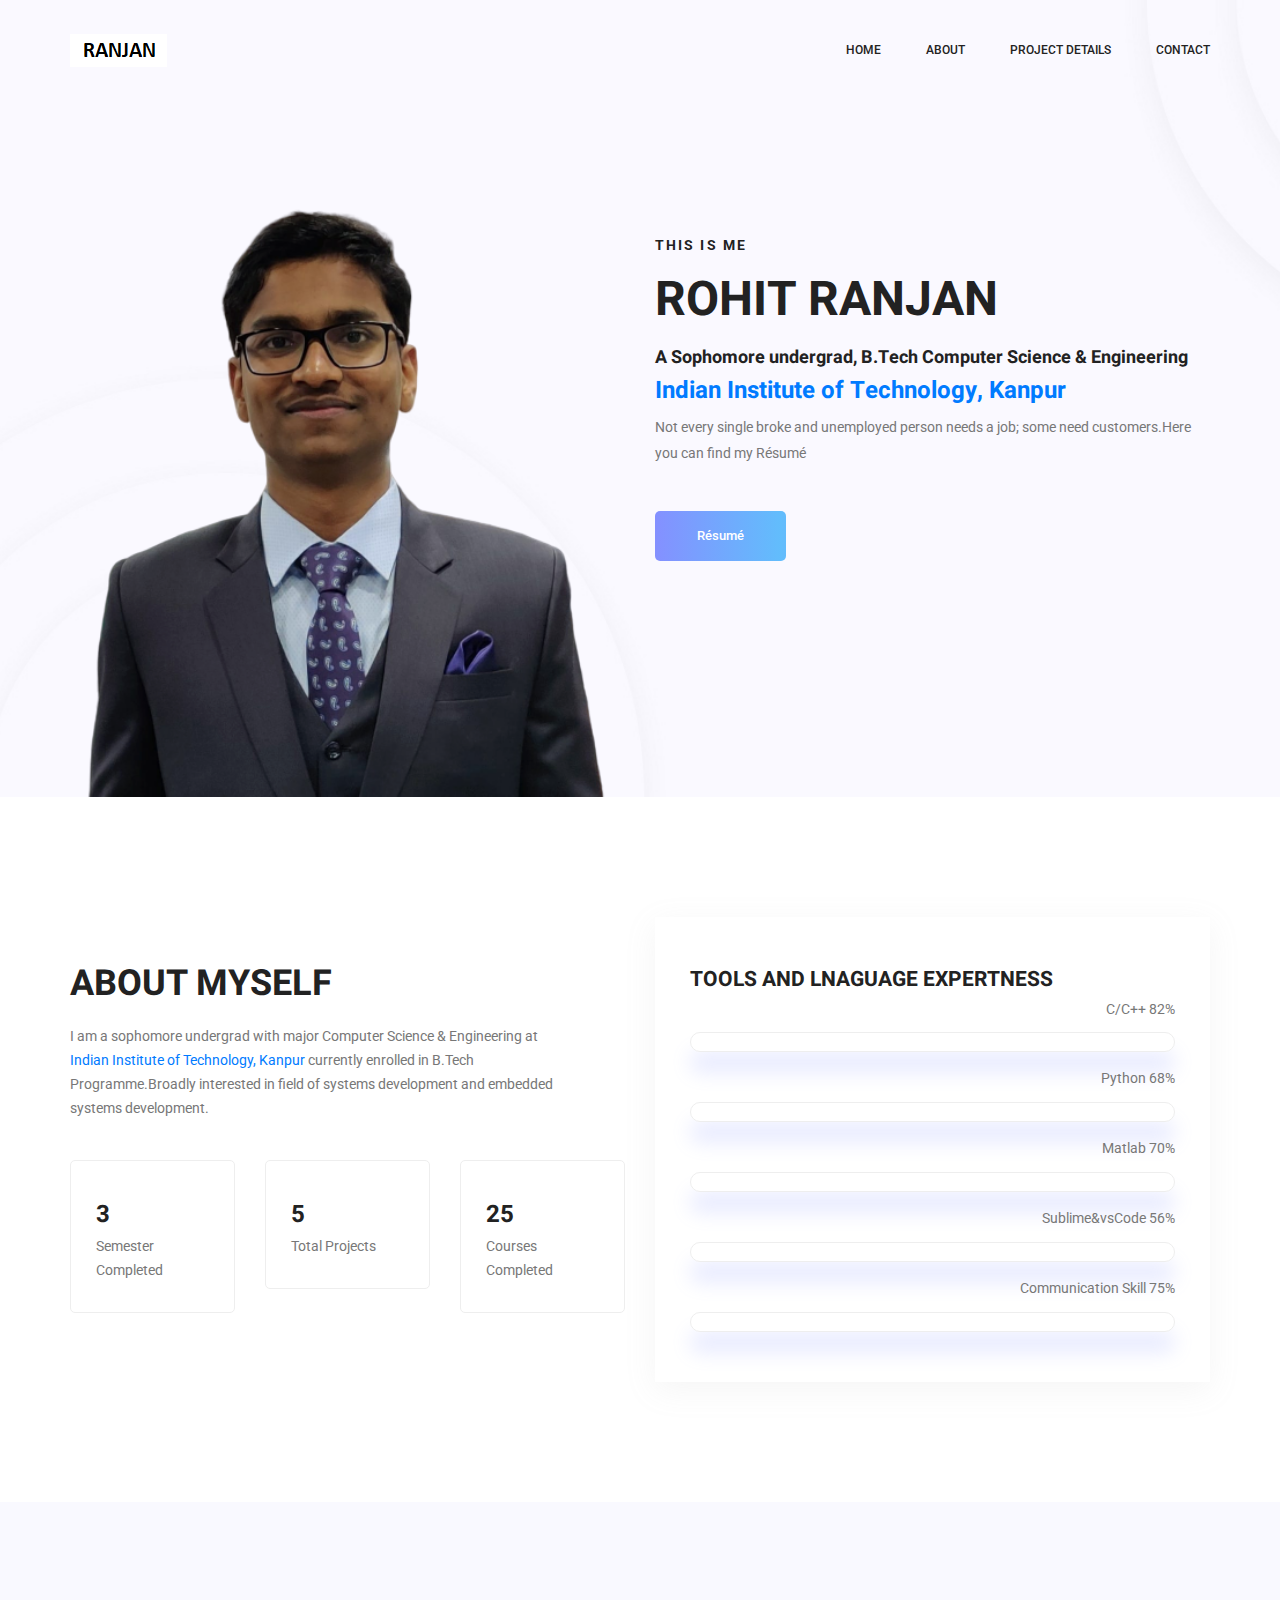
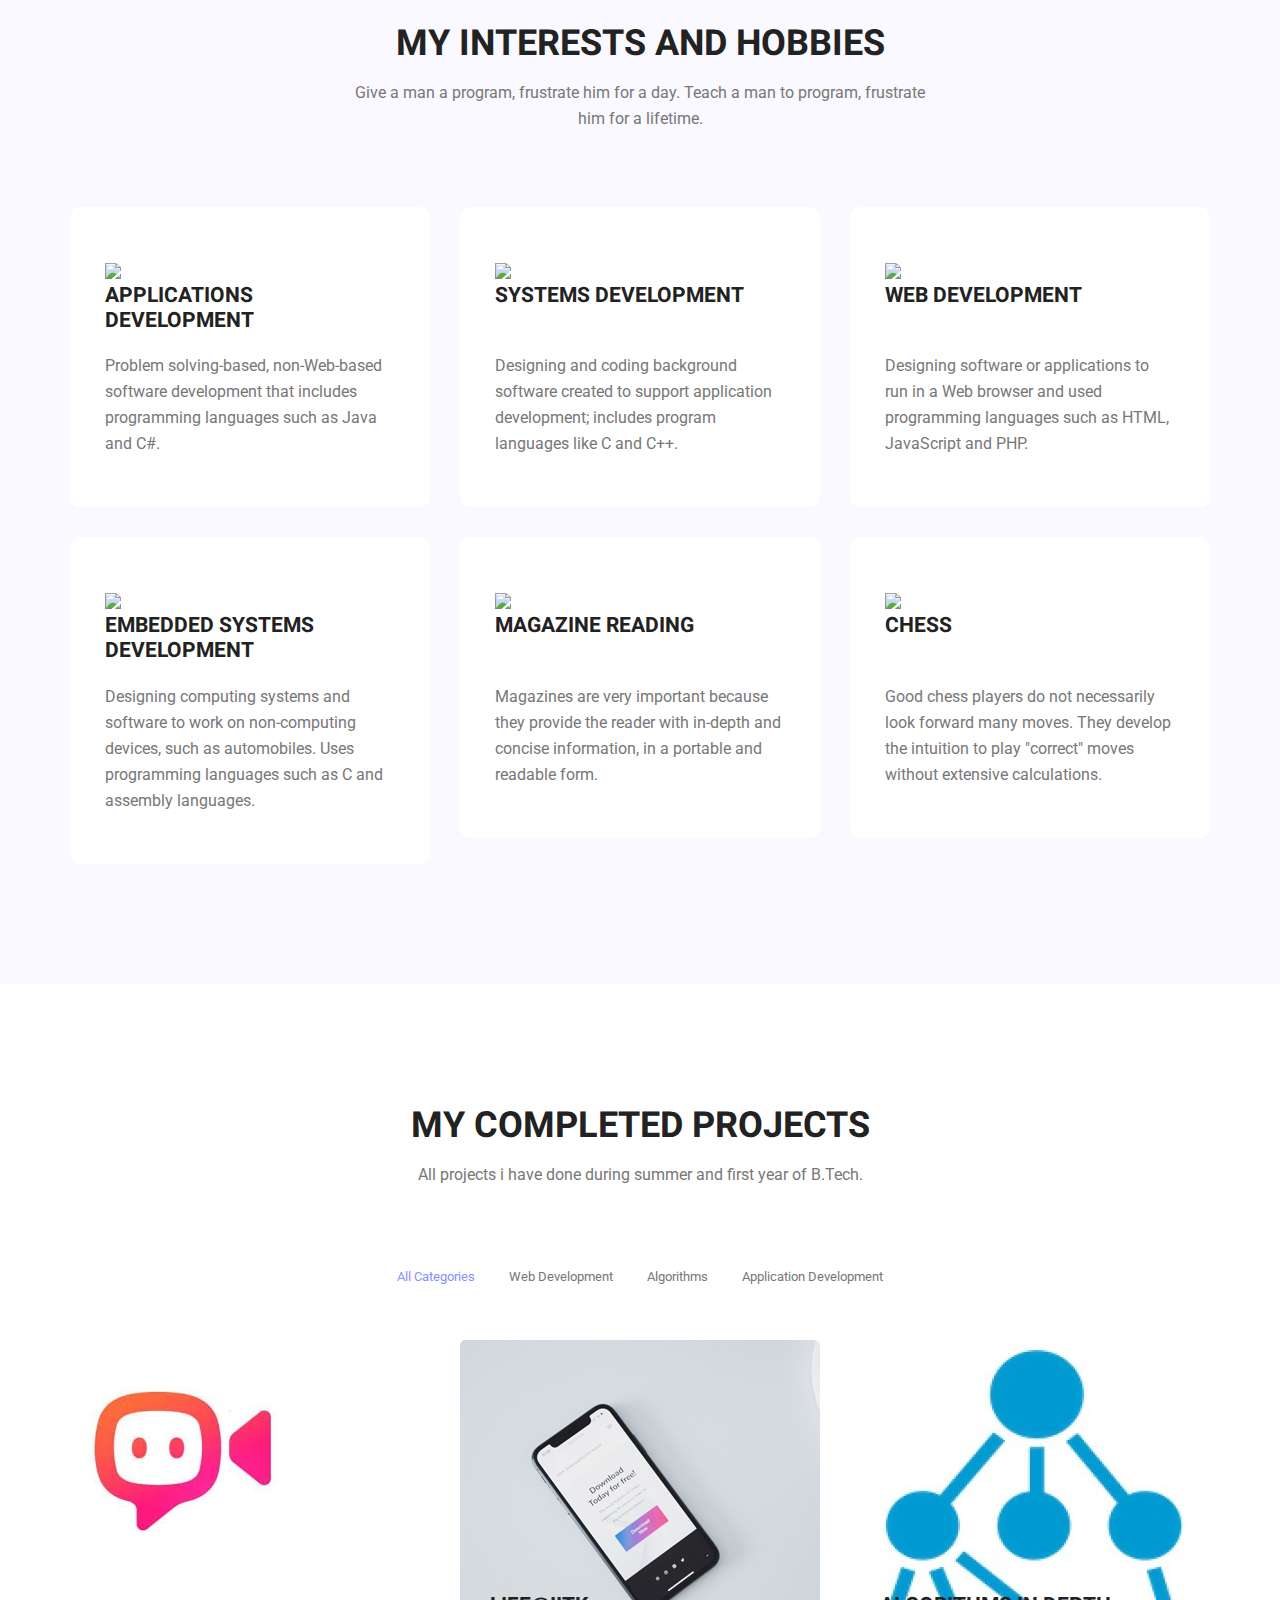
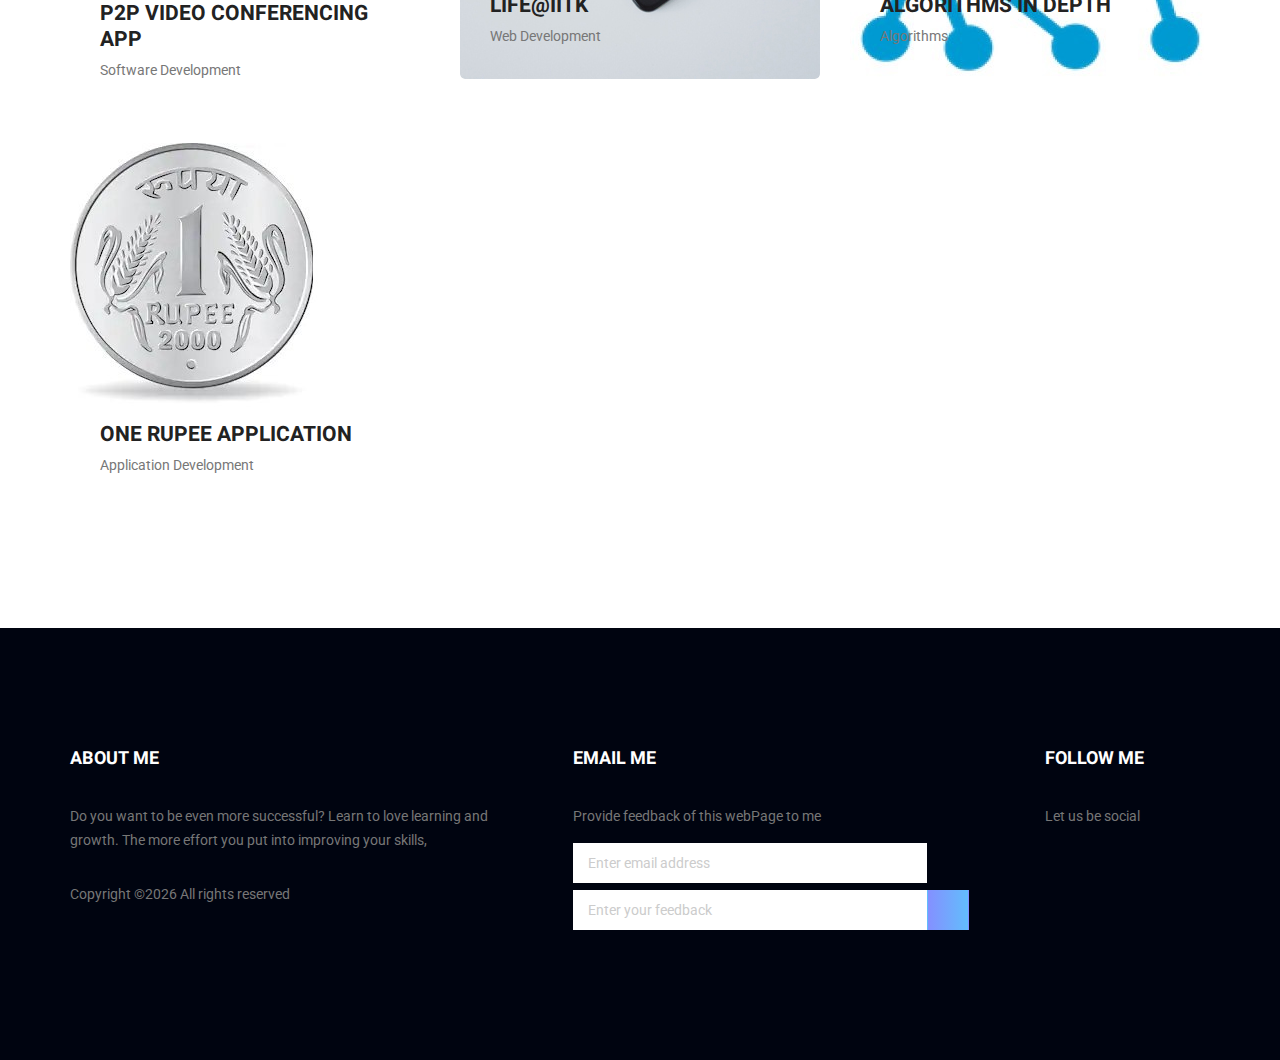
==== index.html @ 29b6507c "create about page" ====
<!doctype html>
<html lang="en">
    <head>
        <!-- Required meta tags -->
        <meta charset="utf-8">
        <meta name="viewport" content="width=device-width, initial-scale=1, shrink-to-fit=no">
        <link rel="icon" href="img/favicon.png" type="image/png">
        <title>RohitRanjan</title>
        <!-- Bootstrap CSS -->
        <link rel="stylesheet" href="css/bootstrap.css">
        <link rel="stylesheet" href="vendors/linericon/style.css">
        <link rel="stylesheet" href="css/font-awesome.min.css">
        <link rel="stylesheet" href="vendors/owl-carousel/owl.carousel.min.css">
        <link rel="stylesheet" href="vendors/lightbox/simpleLightbox.css">
        <link rel="stylesheet" href="vendors/nice-select/css/nice-select.css">
        <link rel="stylesheet" href="vendors/animate-css/animate.css">
        <link rel="stylesheet" href="vendors/flaticon/flaticon.css">
        <!-- main css -->
        <link rel="stylesheet" href="css/style.css">
        <link rel="stylesheet" href="css/responsive.css">
    </head>
    <body>
        
        <!--================Header Menu Area =================-->
        <header class="header_area">
            <div class="main_menu" id="mainNav">
            	<nav class="navbar navbar-expand-lg navbar-light">
					<div class="container box_1620">
						<!-- Brand and toggle get grouped for better mobile display -->
						<a class="navbar-brand logo_h" href="index.html"><img src="img/logo.png" alt=""></a>
						<button class="navbar-toggler" type="button" data-toggle="collapse" data-target="#navbarSupportedContent" aria-controls="navbarSupportedContent" aria-expanded="false" aria-label="Toggle navigation">
							<span class="icon-bar"></span>
							<span class="icon-bar"></span>
							<span class="icon-bar"></span>
						</button>
						<!-- Collect the nav links, forms, and other content for toggling -->
						<div class="collapse navbar-collapse offset" id="navbarSupportedContent">
							<ul class="nav navbar-nav menu_nav ml-auto">
								<li class="nav-item active"><a class="nav-link" href="index.html">Home</a></li> 
								<li class="nav-item"><a class="nav-link" href="about-us.html">About</a></li> 
								<!-- <li class="nav-item"><a class="nav-link" href="services.html">Services</a> -->
								<!-- <li class="nav-item submenu dropdown">
									<a href="#" class="nav-link dropdown-toggle" data-toggle="dropdown" role="button" aria-haspopup="true" aria-expanded="false">Pages</a>
									<ul class="dropdown-menu">
										<li class="nav-item"><a class="nav-link" href="portfolio.html">Portfolio</a></li>
										<li class="nav-item"><a class="nav-link" href="portfolio-details.html">Project Details</a></li>
										<li class="nav-item"><a class="nav-link" href="elements.html">Elements</a></li>
									</ul>
								</li>  -->
								<li class="nav-item"><a class="nav-link" href="portfolio-details.html">Project Details</a></li>
								<!-- <li class="nav-item submenu dropdown">
									<a href="#" class="nav-link dropdown-toggle" data-toggle="dropdown" role="button" aria-haspopup="true" aria-expanded="false">Blog</a>
									<ul class="dropdown-menu">
										<li class="nav-item"><a class="nav-link" href="blog.html">Blog</a></li>
										<li class="nav-item"><a class="nav-link" href="single-blog.html">Blog Details</a></li>
									</ul>
								</li>  -->
								<li class="nav-item"><a class="nav-link" href="contact.html">Contact</a></li>
							</ul>
						</div> 
					</div>
            	</nav>
            </div>
        </header>
        <!--================Header Menu Area =================-->
        
        <!--================Home Banner Area =================-->
        <section class="home_banner_area">
            <div class="banner_inner">
				<div class="container">
					<div class="row">
						<div class="col-lg-6">
							<div class="home_left_img" style="margin-right: 7px;width: 100%;">
								<div>
								<img width = "100%" src="img/banner/home-left-1.png" alt="">
								</div>
							</div>
						</div>
						<div class="col-lg-6">
							<div class="banner_content">
								<h5>This is me</h5>
								<h2>Rohit Ranjan</h2>
								<h4>A Sophomore undergrad, B.Tech Computer Science & Engineering </h4>
								<a href="https://www.iitk.ac.in" target="_blank"><h3>Indian Institute of Technology, Kanpur</h3></a>
								<p>Not every single broke and unemployed person needs a job; some need customers.Here you can find my Résumé</p>
								<a class="banner_btn" href="img/rohitRESUME1.pdf">Résumé</a>
							</div>
						</div>
					</div>
				</div>
            </div>
        </section>
        <!--================End Home Banner Area =================-->
        
        <!--================Welcome Area =================-->
        <section class="welcome_area p_120">
        	<div class="container">
        		<div class="row welcome_inner">
        			<div class="col-lg-6">
        				<div class="welcome_text">
        					<h4>About Myself</h4>
        					<p>I am a sophomore undergrad with major Computer Science & Engineering at <a href= "https://www.iitk.ac.in">Indian Institute of Technology, Kanpur</a> currently enrolled in B.Tech Programme.Broadly interested in field of systems development and embedded systems development.</p>
        					<div class="row">
        						<div class="col-md-4">
        							<div class="wel_item">
        								<i class="lnr lnr-database"></i>
        								<h4>3</h4>
        								<p>Semester Completed</p>
        							</div>
        						</div>
        						<div class="col-md-4">
        							<div class="wel_item">
        								<i class="lnr lnr-book"></i>
        								<h4>5</h4>
        								<p>Total Projects &nbsp&nbsp&nbsp&nbsp&nbsp&nbsp&nbsp&nbsp</p>
        							</div>
        						</div>
        						<div class="col-md-4">
        							<div class="wel_item">
        								<i class="lnr lnr-users"></i>
        								<h4>25</h4>
        								<p>Courses Completed</p>
        							</div>
        						</div>
        					</div>
        				</div>
        			</div>
        			<div class="col-lg-6">
        				<div class="tools_expert">
        					<h3>Tools and Lnaguage Expertness</h3>
        					<div class="skill_main">
								<div class="skill_item">
									<h4>C/C++ <span class="counter">82</span>%</h4>
									<div class="progress">
										<div class="progress-bar" role="progressbar" aria-valuenow="82" aria-valuemin="0" aria-valuemax="100"></div>
									</div>
								</div>
								<div class="skill_item">
									<h4>Python <span class="counter">68</span>%</h4>
									<div class="progress">
										<div class="progress-bar" role="progressbar" aria-valuenow="68" aria-valuemin="0" aria-valuemax="100"></div>
									</div>
								</div>
								<div class="skill_item">
									<h4>Matlab <span class="counter">70</span>%</h4>
									<div class="progress">
										<div class="progress-bar" role="progressbar" aria-valuenow="70" aria-valuemin="0" aria-valuemax="100"></div>
									</div>
								</div>
								<div class="skill_item">
									<h4>Sublime&vsCode <span class="counter">56</span>%</h4>
									<div class="progress">
										<div class="progress-bar" role="progressbar" aria-valuenow="56" aria-valuemin="0" aria-valuemax="100"></div>
									</div>
								</div>
								<div class="skill_item">
									<h4>Communication Skill <span class="counter">75</span>%</h4>
									<div class="progress">
										<div class="progress-bar" role="progressbar" aria-valuenow="75" aria-valuemin="0" aria-valuemax="100"></div>
									</div>
								</div>
							</div>
        				</div>
        			</div>
        		</div>
        	</div>
        </section>
        <!--================End Welcome Area =================-->
        
        <!--================Feature Area =================-->
        <section class="feature_area p_120">
        	<div class="container">
        		<div class="main_title">
        			<h2>My Interests and Hobbies</h2>
        			<p>Give a man a program, frustrate him for a day.
						Teach a man to program, frustrate him for a lifetime.</p>
						<!-- courtsey - Mohammad Waseem -->
        		</div>
        		<div class="feature_inner row">
        			<div class="col-lg-4 col-md-6">
        				<div class="feature_item">
        					<img src="023-code-terminal.jpg"></img>
        					<h4>Applications Development</h4>
        					<p>Problem solving-based, non-Web-based software development that includes programming languages such as Java and C#.</p>
        				</div>
        			</div>
        			<div class="col-lg-4 col-md-6">
        				<div class="feature_item">
        					<img src="048-website.jpg"></img>
        					<h4>Systems Development &nbsp &nbsp&nbsp&nbsp&nbsp&nbsp&nbsp&nbsp</h4>
        					<p>Designing and coding background software created to support application development; includes program languages like C and C++.</p>
        				</div>
        			</div>
        			<div class="col-lg-4 col-md-6">
        				<div class="feature_item">
        					<img src="046-coding.jpg"></img>
        					<h4>Web Development &nbsp; &nbsp;&nbsp;&nbsp;&nbsp;&nbsp;&nbsp;&nbsp;&nbsp;&nbsp;&nbsp;&nbsp;&nbsp;&nbsp;&nbsp;&nbsp;&nbsp;&nbsp;&nbsp;&nbsp;&nbsp;</h4>
        					<p>Designing software or applications to run in a Web browser and used programming languages such as HTML, JavaScript and PHP.</p>
        				</div>
        			</div>
        			<div class="col-lg-4 col-md-6">
        				<div class="feature_item">
        					<img src="025-virus.jpg"></img>
        					<h4>Embedded Systems Development</h4>
        					<p>Designing computing systems and software to work on non-computing devices, such as automobiles. Uses programming languages such as C and assembly languages.</p>
        				</div>
        			</div>
        			<div class="col-lg-4 col-md-6">
        				<div class="feature_item">
        					<img src="magazine.jpg"></img>
        					<h4>Magazine Reading &nbsp &nbsp&nbsp&nbsp&nbsp&nbsp&nbsp&nbsp &nbsp;&nbsp;&nbsp;&nbsp;&nbsp;&nbsp;&nbsp;&nbsp;&nbsp;&nbsp;&nbsp;&nbsp;&nbsp;&nbsp;&nbsp;</h4>
        					<p> Magazines are very important because they provide the reader with in-depth and concise information, in a portable and readable form.</p>
        				</div>
        			</div>
        			<div class="col-lg-4 col-md-6">
        				<div class="feature_item">
        					<img src="chess (1).jpg" ></img>
        					<h4>Chess &nbsp &nbsp&nbsp&nbsp&nbsp&nbsp&nbsp&nbsp &nbsp;&nbsp;&nbsp;&nbsp;&nbsp;&nbsp;&nbsp;&nbsp;&nbsp;&nbsp;&nbsp;&nbsp;&nbsp;&nbsp;&nbsp;&nbsp;&nbsp;&nbsp;&nbsp;&nbsp;&nbsp;&nbsp;&nbsp;&nbsp;&nbsp;&nbsp;&nbsp;&nbsp;&nbsp;&nbsp;&nbsp;&nbsp;&nbsp;&nbsp;&nbsp;&nbsp;&nbsp;&nbsp;&nbsp;&nbsp;&nbsp;&nbsp;&nbsp;&nbsp;&nbsp;&nbsp;&nbsp;&nbsp;&nbsp;&nbsp;&nbsp;&nbsp;&nbsp;&nbsp;&nbsp;&nbsp;&nbsp;&nbsp;&nbsp;&nbsp;&nbsp;&nbsp;&nbsp;&nbsp;&nbsp;&nbsp;</h4>
        					<p>Good chess players do not necessarily look forward many moves.  They develop the intuition to play "correct" moves without extensive calculations.</p>
        				</div>
        			</div>
        		</div>
        	</div>
        </section>
        <!--================End Feature Area =================-->
        
        <!--================Projects Area =================-->
        <section class="projects_area p_120">
        	<div class="container">
        		<div class="main_title">
					<h2>My completed Projects</h2>
					<p>All projects i have done during summer and first year of B.Tech.</p>
				</div>
        		<div class="projects_fillter">
					<ul class="filter list">
						<li class="active" data-filter="*"><a href="#">All Categories</a></li>
						<li data-filter=".brand"><a href="#">Web Development</a></li>
						<li data-filter=".work"><a href="#">Algorithms </a></li>
						<li data-filter=".web"><a href="#">Application Development</a></li>
					</ul>
				</div>
				<div class="projects_inner row">
					<div class="col-lg-4 col-sm-6 brand web">
						<div class="projects_item">
							<img class="img-fluid" src="img/projects/project1.jpg" alt="">
							<div class="projects_text">
								<a href="portfolio-details.html"><h4>P2P Video Conferencing App</h4></a>
								<p>Software Development</p>
							</div>
						</div>
					</div>
					<div class="col-lg-4 col-sm-6 brand work">
						<div class="projects_item">
							<img class="img-fluid" src="img/projects/projects-2.jpg" alt="">
							<div class="projects_text">
								<a href="portfolio-details.html"><h4>Life@iitk</h4></a>
								<p>Web Development</p>
							</div>
						</div>
					</div>
					<div class="col-lg-4 col-sm-6 work">
						<div class="projects_item">
							<img class="img-fluid" src="img/projects/project3.jpg" alt="">
							<div class="projects_text">
								<a href="portfolio-details.html"><h4>Algorithms in Depth</h4></a>
								<p>Algorithms</p>
							</div>
						</div>
					</div>
					<div class="col-lg-4 col-sm-6 brand web">
						<div class="projects_item">
							<img class="img-fluid" src="img/projects/project4.jpg" alt="">
							<div class="projects_text">
								<a href="portfolio-details.html"><h4>One Rupee Application</h4></a>
								<p>Application Development</p>
							</div>
						</div>
					</div>
					<!-- <div class="col-lg-4 col-sm-6 brand work">
						<div class="projects_item">
							<img class="img-fluid" src="img/projects/projects-5.jpg" alt="">
							<div class="projects_text">
								<a href="portfolio-details.html"><h4>3D Helmet Design</h4></a>
								<p>Client Project</p>
							</div>
						</div>
					</div>
					<div class="col-lg-4 col-sm-6 brand work web">
						<div class="projects_item">
							<img class="img-fluid" src="img/projects/projects-6.jpg" alt="">
							<div class="projects_text">
								<a href="portfolio-details.html"><h4>3D Helmet Design</h4></a>
								<p>Client Project</p>
							</div>
						</div>
					</div> -->
				</div>
        	</div>
        </section>
        <!--================End Projects Area =================-->
        
        <!-- ================Testimonials Area =================-->
        <!-- <section class="testimonials_area p_120">
        	<div class="container">
        		<div class="main_title">
        			<h2>Testimonials</h2>
        			<p>If you are looking at blank cassettes on the web, you may be very confused at the difference in price. You may see some for as low as $.17 each.</p>
        		</div>
        		<div class="testi_inner">
					<div class="testi_slider owl-carousel">
						<div class="item">
							<div class="testi_item">
								<p>As conscious traveling Paup ers we must always be oncerned about our dear Mother Earth. If you think about it, you travel across her face</p>
								<h4>Fanny Spencer</h4>
								<a href="#"><i class="fa fa-star"></i></a>
								<a href="#"><i class="fa fa-star"></i></a>
								<a href="#"><i class="fa fa-star"></i></a>
								<a href="#"><i class="fa fa-star"></i></a>
								<a href="#"><i class="fa fa-star-half-o"></i></a>
							</div>
						</div>
						<div class="item">
							<div class="testi_item">
								<p>As conscious traveling Paup ers we must always be oncerned about our dear Mother Earth. If you think about it, you travel across her face</p>
								<h4>Fanny Spencer</h4>
								<a href="#"><i class="fa fa-star"></i></a>
								<a href="#"><i class="fa fa-star"></i></a>
								<a href="#"><i class="fa fa-star"></i></a>
								<a href="#"><i class="fa fa-star"></i></a>
								<a href="#"><i class="fa fa-star-half-o"></i></a>
							</div>
						</div>
						<div class="item">
							<div class="testi_item">
								<p>As conscious traveling Paup ers we must always be oncerned about our dear Mother Earth. If you think about it, you travel across her face</p>
								<h4>Fanny Spencer</h4>
								<a href="#"><i class="fa fa-star"></i></a>
								<a href="#"><i class="fa fa-star"></i></a>
								<a href="#"><i class="fa fa-star"></i></a>
								<a href="#"><i class="fa fa-star"></i></a>
								<a href="#"><i class="fa fa-star-half-o"></i></a>
							</div>
						</div>
					</div>
        		</div>
        	</div>
        </section> -->
        <!--================End Testimonials Area ================= -->
        
        <!--================Latest Blog Area =================-->
        <!-- <section class="latest_blog_area p_120">
        	<div class="container">
        		<div class="main_title">
        			<h2>Latest Posts from Blog</h2>
        			<p>If you are looking at blank cassettes on the web, you may be very confused at the difference in price. You may see some for as low as $.17 each.</p>
        		</div>
        		<div class="row latest_blog_inner">
        			<div class="col-lg-4">
        				<div class="l_blog_item">
        					<div class="l_blog_img">
        						<img class="img-fluid" src="img/blog/home-blog/home-blog-1.jpg" alt="">
        					</div>
        					<div class="l_blog_text">
        						<div class="date">
        							<a href="#">25 October, 2017  |  By Mark Wiens</a>
        						</div>
        						<a href="#"><h4>Addiction When Gambling Becomes A Problem</h4></a>
        						<p>Computers have become ubiquitous in almost every facet of our lives. At work, desk jockeys spend hours in front of their desktops, while delivery people scan bar codes with handhelds and workers in the field stay</p>
        					</div>
        				</div>
        			</div>
        			<div class="col-lg-4">
        				<div class="l_blog_item">
        					<div class="l_blog_img">
        						<img class="img-fluid" src="img/blog/home-blog/home-blog-2.jpg" alt="">
        					</div>
        					<div class="l_blog_text">
        						<div class="date">
        							<a href="#">25 October, 2017  |  By Mark Wiens</a>
        						</div>
        						<a href="#"><h4>Make Myspace Your Best Designed Space</h4></a>
        						<p>Computers have become ubiquitous in almost every facet of our lives. At work, desk jockeys spend hours in front of their desktops, while delivery people scan bar codes with handhelds and workers in the field stay</p>
        					</div>
        				</div>
        			</div>
        			<div class="col-lg-4">
        				<div class="l_blog_item">
        					<div class="l_blog_img">
        						<img class="img-fluid" src="img/blog/home-blog/home-blog-3.jpg" alt="">
        					</div>
        					<div class="l_blog_text">
        						<div class="date">
        							<a href="#">25 October, 2017  |  By Mark Wiens</a>
        						</div>
        						<a href="#"><h4>Video Games Playing With Imagination</h4></a>
        						<p>Computers have become ubiquitous in almost every facet of our lives. At work, desk jockeys spend hours in front of their desktops, while delivery people scan bar codes with handhelds and workers in the field stay</p>
        					</div>
        				</div>
        			</div>
        		</div>
        	</div>
        </section> -->
        <!--================End Latest Blog Area =================-->
        
        <!--================Footer Area =================-->
        <footer class="footer_area p_120">
        	<div class="container">
        		<div class="row footer_inner">
        			<div class="col-lg-5 col-sm-6">
        				<aside class="f_widget ab_widget">
        					<div class="f_title">
        						<h3>About Me</h3>
        					</div>
        					<p>Do you want to be even more successful? Learn to love learning and growth. The more effort you put into improving your skills,</p>
        					<p><!-- Link back to Colorlib can't be removed. Template is licensed under CC BY 3.0. -->
Copyright &copy;<script>document.write(new Date().getFullYear());</script> All rights reserved  
<!-- Link back to Colorlib can't be removed. Template is licensed under CC BY 3.0. -->
</p>
        				</aside>
        			</div>
        			<div class="col-lg-5 col-sm-6">
        				<aside class="f_widget news_widget">
        					<div class="f_title">
        						<h3>Email Me</h3>
        					</div>
        					<p>Provide feedback of this webPage to me</p>
        					<div id="mc_embed_signup">
                                <form id = "feedbackForm" class="subscribe_form relative">
                                	<div class="input-group d-flex flex-row">
										<input name="EMAIL" placeholder="Enter email address" onfocus="this.placeholder = ''" onblur="this.placeholder = 'Email Address '" required="" type="email">
										<input name="FEEDBACK" placeholder="Enter your feedback" onfocus="this.placeholder = ''" onblur="this.placeholder = 'FeedBack '" required="" type="text" style="margin-top: 7px;">
                                        <button class="btn sub-btn" style="margin-top: 7px;"><span class="lnr lnr-arrow-right"></span></button>		
									</div>
                                    <div class="mt-10 info"></div>
                                </form>
                            </div>
        				</aside>
        			</div>
        			<div class="col-lg-2">
        				<aside class="f_widget social_widget">
        					<div class="f_title">
        						<h3>Follow Me</h3>
        					</div>
        					<p>Let us be social</p>
        					<ul class="list">
        						<li><a href="https://www.facebook.com/profile.php?id=100026314700763" target="_blank"><i class="fa fa-facebook"></i></a></li>
        						<li><a href="https://www.twitter.com/" target="_blank"><i class="fa fa-twitter"></i></a></li>
        						<li><a href="https://www.instagram.com/rohitranjan2001/" target="_blank"><i class="fa fa-instagram"></i></a></li>
        						<li><a href="https://wa.me/919680549779/" target="_blank"><i class="fa fa-whatsapp"></i></a></li>
        					</ul>
        				</aside>
        			</div>
        		</div>
        	</div>
        </footer>
        <!--================End Footer Area =================-->
        
        
        
        
        
        <!-- Optional JavaScript -->
        <!-- jQuery first, then Popper.js, then Bootstrap JS -->
        <script src="js/jquery-3.2.1.min.js"></script>
        <script src="js/popper.js"></script>
        <script src="js/bootstrap.min.js"></script>
        <script src="js/stellar.js"></script>
        <script src="vendors/lightbox/simpleLightbox.min.js"></script>
        <script src="vendors/nice-select/js/jquery.nice-select.min.js"></script>
        <script src="vendors/isotope/imagesloaded.pkgd.min.js"></script>
        <script src="vendors/isotope/isotope-min.js"></script>
        <script src="vendors/owl-carousel/owl.carousel.min.js"></script>
        <script src="js/jquery.ajaxchimp.min.js"></script>
        <script src="vendors/counter-up/jquery.waypoints.min.js"></script>
        <script src="vendors/counter-up/jquery.counterup.min.js"></script>
        <script src="js/mail-script.js"></script>
        <!--gmaps Js-->
        <script src="https://maps.googleapis.com/maps/api/js?key=AIzaSyCjCGmQ0Uq4exrzdcL6rvxywDDOvfAu6eE"></script>
        <script src="js/gmaps.min.js"></script>
        <script src="js/theme.js"></script>
    </body>
</html>
---- css/style.css ----
/*----------------------------------------------------
@File: Default Styles
@Author: Rocky Ahmed
@URL: http://wethemez.com
Author E-mail: rockybd1995@gmail.com

This file contains the styling for the actual theme, this
is the file you need to edit to change the look of the
theme.
---------------------------------------------------- */
/*=====================================================================
@Template Name: HostHub Construction 
@Author: Rocky Ahmed
@Developed By: Rocky Ahmed
@Developer URL: http://rocky.wethemez.com
Author E-mail: rockybd1995@gmail.com

@Default Styles

Table of Content:
01/ Variables
02/ predefin
03/ header
04/ button
05/ banner
06/ breadcrumb
07/ about
08/ team
09/ project 
10/ price 
11/ team 
12/ blog 
13/ video  
14/ features  
15/ career  
16/ contact 
17/ footer

=====================================================================*/
/*----------------------------------------------------*/
/*font Variables*/
/*Color Variables*/
/*=================== fonts ====================*/
@import url("https://fonts.googleapis.com/css?family=Heebo:300,400,500,700|Roboto:300,400,500,700");
/*---------------------------------------------------- */
/*----------------------------------------------------*/
.list {
  list-style: none;
  margin: 0px;
  padding: 0px; }

a {
  text-decoration: none;
  transition: all 0.3s ease-in-out; }
  a:hover, a:focus {
    text-decoration: none;
    outline: none; }

.row.m0 {
  margin: 0px; }

body {
  line-height: 26px;
  font-size: 16px;
  font-family: "Roboto", sans-serif;
  font-weight: normal;
  color: #777777; }

h1, h2, h3, h4, h5, h6 {
  font-family: "Heebo", sans-serif;
  font-weight: bold; }

button:focus {
  outline: none;
  box-shadow: none; }

.p_120 {
  padding-top: 120px;
  padding-bottom: 120px; }

.pad_top {
  padding-top: 120px; }

.pad_btm {
  padding-bottom: 120px; }

.mt-25 {
  margin-top: 25px; }

.p0 {
  padding-left: 0px;
  padding-right: 0px; }

@media (min-width: 1200px) {
  .container {
    max-width: 1170px; } }

@media (min-width: 1620px) {
  .box_1620 {
    max-width: 1650px;
    margin: auto; } }
.white_bg {
  background: #fff !important; }

/* Main Title Area css
============================================================================================ */
.main_title {
  text-align: center;
  margin-bottom: 75px; }
  .main_title h2 {
    font-family: "Heebo", sans-serif;
    font-size: 36px;
    color: #222222;
    font-weight: bold;
    margin-bottom: 15px;
    text-transform: uppercase; }
  .main_title p {
    font-size: 16px;
    font-family: "Roboto", sans-serif;
    line-height: 26px;
    color: #777777;
    margin-bottom: 0px;
    max-width: 570px;
    margin: auto; }
  .main_title.white h2 {
    color: #fff; }
  .main_title.white p {
    color: #fff;
    opacity: .6; }

/* End Main Title Area css
============================================================================================ */
/*---------------------------------------------------- */
/*----------------------------------------------------*/
.header_area {
  position: absolute;
  width: 100%;
  top: 0;
  left: 0;
  z-index: 99;
  transition: background 0.4s, all 0.3s linear; }
  .header_area .navbar {
    background: transparent;
    padding: 0px;
    border: 0px;
    border-radius: 0px; }
    .header_area .navbar .nav .nav-item {
      margin-right: 45px; }
      .header_area .navbar .nav .nav-item .nav-link {
        font: 500 12px/100px "Roboto", sans-serif;
        text-transform: uppercase;
        color: #222222;
        padding: 0px;
        display: inline-block; }
        .header_area .navbar .nav .nav-item .nav-link:after {
          display: none; }
      .header_area .navbar .nav .nav-item.submenu {
        position: relative; }
        .header_area .navbar .nav .nav-item.submenu ul {
          border: none;
          padding: 0px;
          border-radius: 0px;
          box-shadow: none;
          margin: 0px;
          background: #fff; }
          @media (min-width: 992px) {
            .header_area .navbar .nav .nav-item.submenu ul {
              position: absolute;
              top: 120%;
              left: 0px;
              min-width: 200px;
              text-align: left;
              opacity: 0;
              transition: all 300ms ease-in;
              visibility: hidden;
              display: block;
              border: none;
              padding: 0px;
              border-radius: 0px;
              box-shadow: 0px 10px 30px 0px rgba(0, 0, 0, 0.4); } }
          .header_area .navbar .nav .nav-item.submenu ul:before {
            content: "";
            width: 0;
            height: 0;
            border-style: solid;
            border-width: 10px 10px 0 10px;
            border-color: #eeeeee transparent transparent transparent;
            position: absolute;
            right: 24px;
            top: 45px;
            z-index: 3;
            opacity: 0;
            transition: all 400ms linear; }
          .header_area .navbar .nav .nav-item.submenu ul .nav-item {
            display: block;
            float: none;
            margin-right: 0px;
            border-bottom: 1px solid #ededed;
            margin-left: 0px;
            transition: all 0.4s linear; }
            .header_area .navbar .nav .nav-item.submenu ul .nav-item .nav-link {
              line-height: 45px;
              color: #222222;
              padding: 0px 30px;
              transition: all 150ms linear;
              display: block;
              margin-right: 0px; }
            .header_area .navbar .nav .nav-item.submenu ul .nav-item:last-child {
              border-bottom: none; }
            .header_area .navbar .nav .nav-item.submenu ul .nav-item:hover .nav-link {
              background: #8490ff;
              color: #fff; }
        @media (min-width: 992px) {
          .header_area .navbar .nav .nav-item.submenu:hover ul {
            visibility: visible;
            opacity: 1;
            top: 100%; } }
        .header_area .navbar .nav .nav-item.submenu:hover ul .nav-item {
          margin-top: 0px; }
      .header_area .navbar .nav .nav-item:last-child {
        margin-right: 0px; }
    .header_area .navbar .search {
      font-size: 12px;
      line-height: 60px;
      display: inline-block;
      color: #222222;
      margin-left: 80px; }
      .header_area .navbar .search i {
        font-weight: 600; }
  .header_area.navbar_fixed .main_menu {
    position: fixed;
    width: 100%;
    top: -70px;
    left: 0;
    right: 0;
    background: #fff;
    transform: translateY(70px);
    transition: transform 500ms ease, background 500ms ease;
    -webkit-transition: transform 500ms ease, background 500ms ease;
    box-shadow: 0px 3px 16px 0px rgba(0, 0, 0, 0.1); }
    .header_area.navbar_fixed .main_menu .navbar .nav .nav-item .nav-link {
      line-height: 70px; }
  @media (min-width: 992px) {
    .header_area.white_menu .navbar .navbar-brand img {
      display: none; }
      .header_area.white_menu .navbar .navbar-brand img + img {
        display: inline-block; } }
  @media (max-width: 991px) {
    .header_area.white_menu .navbar .navbar-brand img {
      display: inline-block; }
      .header_area.white_menu .navbar .navbar-brand img + img {
        display: none; } }
  .header_area.white_menu .navbar .nav .nav-item .nav-link {
    color: #fff; }
  .header_area.white_menu.navbar_fixed .main_menu .navbar .navbar-brand img {
    display: inline-block; }
    .header_area.white_menu.navbar_fixed .main_menu .navbar .navbar-brand img + img {
      display: none; }
  .header_area.white_menu.navbar_fixed .main_menu .navbar .nav .nav-item .nav-link {
    line-height: 70px;
    color: #222222; }

.top_menu {
  background: #ec9d5f; }
  .top_menu .float-left a {
    line-height: 40px;
    display: inline-block;
    color: #fff;
    font-family: "Roboto", sans-serif;
    text-transform: uppercase;
    font-size: 12px;
    margin-right: 50px;
    transition: all 300ms linear 0s; }
    .top_menu .float-left a:last-child {
      margin-right: 0px; }
    .top_menu .float-left a:hover {
      color: #8490ff; }
  .top_menu .float-right .pur_btn {
    background: #8490ff;
    color: #fff;
    font-family: "Roboto", sans-serif;
    line-height: 40px;
    display: block;
    padding: 0px 40px;
    font-weight: 500;
    font-size: 12px; }

/*---------------------------------------------------- */
/*----------------------------------------------------*/
/* Home Banner Area css
============================================================================================ */
.home_banner_area {
  z-index: 1;
  background: url(../img/banner/home-banner.jpg) no-repeat scroll center center;
  background-size: cover; }
  .home_banner_area .banner_inner {
    width: 100%; }
    .home_banner_area .banner_inner .home_left_img {
      padding-top: 195px; }
    .home_banner_area .banner_inner .col-lg-6 {
      vertical-align: middle;
      align-self: center; }
    .home_banner_area .banner_inner .banner_content {
      text-align: left;
      color: #222222; }
      .home_banner_area .banner_inner .banner_content h5 {
        font-size: 14px;
        font-family: "Roboto", sans-serif;
        text-transform: uppercase;
        letter-spacing: 2.1px;
        margin-bottom: 20px; }
      .home_banner_area .banner_inner .banner_content h2 {
        margin-top: 0px;
        font-size: 48px;
        font-weight: bold;
        font-family: "Heebo", sans-serif;
        line-height: 54px;
        text-transform: uppercase;
        margin-bottom: 20px; }
      .home_banner_area .banner_inner .banner_content p {
        color: #777777;
        font-family: "Roboto", sans-serif;
        max-width: 680px;
        font-size: 14px;
        line-height: 26px;
        margin: 0px auto 45px; }
      .home_banner_area .banner_inner .banner_content .banner_map_img {
        text-align: right; }

.blog_banner {
  min-height: 780px;
  position: relative;
  z-index: 1;
  overflow: hidden;
  margin-bottom: 0px; }
  .blog_banner .banner_inner {
    background: #04091e;
    position: relative;
    overflow: hidden;
    width: 100%;
    min-height: 780px;
    z-index: 1; }
    .blog_banner .banner_inner .overlay {
      background: url(../img/banner/banner-2.jpg) no-repeat scroll center center;
      opacity: .5;
      height: 125%;
      position: absolute;
      left: 0px;
      top: 0px;
      width: 100%;
      z-index: -1; }
    .blog_banner .banner_inner .blog_b_text {
      max-width: 700px;
      margin: auto;
      color: #fff;
      margin-top: 40px; }
      .blog_banner .banner_inner .blog_b_text h2 {
        font-size: 60px;
        font-weight: 500;
        font-family: "Roboto", sans-serif;
        line-height: 66px;
        margin-bottom: 15px; }
      .blog_banner .banner_inner .blog_b_text p {
        font-size: 16px;
        margin-bottom: 35px; }
      .blog_banner .banner_inner .blog_b_text .white_bg_btn {
        line-height: 42px;
        padding: 0px 45px; }

.banner_box {
  max-width: 1620px;
  margin: auto; }

.banner_area {
  position: relative;
  z-index: 1;
  min-height: 430px; }
  .banner_area .banner_inner {
    position: relative;
    overflow: hidden;
    width: 100%;
    min-height: 430px;
    background: #f9f9ff;
    z-index: 1; }
    .banner_area .banner_inner .banner_content {
      margin-top: 70px; }
      .banner_area .banner_inner .banner_content h2 {
        color: #222222;
        font-size: 36px;
        font-family: "Heebo", sans-serif;
        margin-bottom: 0px;
        text-transform: uppercase;
        font-weight: bold; }
      .banner_area .banner_inner .banner_content .page_link a {
        font-size: 14px;
        color: #777777;
        font-family: "Roboto", sans-serif;
        margin-right: 32px;
        position: relative; }
        .banner_area .banner_inner .banner_content .page_link a:before {
          content: "\e87a";
          font-family: 'Linearicons-Free';
          font-size: 14px;
          position: absolute;
          right: -25px;
          top: 54%;
          transform: translateY(-50%); }
        .banner_area .banner_inner .banner_content .page_link a:last-child {
          margin-right: 0px; }
          .banner_area .banner_inner .banner_content .page_link a:last-child:before {
            display: none; }

/* End Home Banner Area css
============================================================================================ */
/*---------------------------------------------------- */
/*----------------------------------------------------*/
/* Latest Blog Area css
============================================================================================ */
.l_blog_item .l_blog_text .date {
  margin-top: 24px;
  margin-bottom: 15px; }
  .l_blog_item .l_blog_text .date a {
    color: #777777;
    font-size: 12px;
    font-family: "Roboto", sans-serif; }
.l_blog_item .l_blog_text h4 {
  font-size: 21px;
  color: #222222;
  margin-bottom: 20px;
  transition: all 300ms linear 0s;
  font-family: "Heebo", sans-serif;
  font-weight: bold;
  text-transform: uppercase;
  max-width: 300px; }
  .l_blog_item .l_blog_text h4:hover {
    color: #8490ff; }
.l_blog_item .l_blog_text p {
  margin-bottom: 0px;
  font-size: 14px;
  font-family: "Roboto", sans-serif; }

/* End Latest Blog Area css
============================================================================================ */
/* Causes Area css
============================================================================================ */
.causes_slider .owl-dots {
  text-align: center;
  margin-top: 80px; }
  .causes_slider .owl-dots .owl-dot {
    height: 14px;
    width: 14px;
    background: #eeeeee;
    display: inline-block;
    margin-right: 7px; }
    .causes_slider .owl-dots .owl-dot:last-child {
      margin-right: 0px; }
    .causes_slider .owl-dots .owl-dot.active {
      background: #8490ff; }

.causes_item {
  background: #fff; }
  .causes_item .causes_img {
    position: relative; }
    .causes_item .causes_img .c_parcent {
      position: absolute;
      bottom: 0px;
      width: 100%;
      left: 0px;
      height: 3px;
      background: rgba(255, 255, 255, 0.5); }
      .causes_item .causes_img .c_parcent span {
        width: 70%;
        height: 3px;
        background: #8490ff;
        position: absolute;
        left: 0px;
        bottom: 0px; }
        .causes_item .causes_img .c_parcent span:before {
          content: "75%";
          position: absolute;
          right: -10px;
          bottom: 0px;
          background: #8490ff;
          color: #fff;
          padding: 0px 5px; }
  .causes_item .causes_text {
    padding: 30px 35px 40px 30px; }
    .causes_item .causes_text h4 {
      color: #222222;
      font-family: "Roboto", sans-serif;
      font-size: 18px;
      font-weight: 600;
      margin-bottom: 15px;
      cursor: pointer; }
      .causes_item .causes_text h4:hover {
        color: #8490ff; }
    .causes_item .causes_text p {
      font-size: 14px;
      line-height: 24px;
      color: #777777;
      font-weight: 300;
      margin-bottom: 0px; }
  .causes_item .causes_bottom a {
    width: 50%;
    border: 1px solid #8490ff;
    text-align: center;
    float: left;
    line-height: 50px;
    background: #8490ff;
    color: #fff;
    font-family: "Roboto", sans-serif;
    font-size: 14px;
    font-weight: 500; }
    .causes_item .causes_bottom a + a {
      border-color: #eeeeee;
      background: #fff;
      font-size: 14px;
      color: #222222; }

/* End Causes Area css
============================================================================================ */
/*================= latest_blog_area css =============*/
.single-recent-blog-post {
  margin-bottom: 30px; }
  .single-recent-blog-post .thumb {
    overflow: hidden; }
    .single-recent-blog-post .thumb img {
      transition: all 0.7s linear; }
  .single-recent-blog-post .details {
    padding-top: 30px; }
    .single-recent-blog-post .details .sec_h4 {
      line-height: 24px;
      padding: 10px 0px 13px;
      transition: all 0.3s linear; }
      .single-recent-blog-post .details .sec_h4:hover {
        color: #777777; }
  .single-recent-blog-post .date {
    font-size: 14px;
    line-height: 24px;
    font-weight: 400; }
  .single-recent-blog-post:hover img {
    transform: scale(1.23) rotate(10deg); }

.tags .tag_btn {
  font-size: 12px;
  font-weight: 500;
  line-height: 20px;
  border: 1px solid #eeeeee;
  display: inline-block;
  padding: 1px 18px;
  text-align: center;
  color: #222222; }
  .tags .tag_btn:before {
    background: #8490ff; }
  .tags .tag_btn + .tag_btn {
    margin-left: 2px; }

/*========= blog_categorie_area css ===========*/
.blog_categorie_area {
  padding-top: 80px;
  padding-bottom: 80px; }

.categories_post {
  position: relative;
  text-align: center;
  cursor: pointer; }
  .categories_post img {
    max-width: 100%; }
  .categories_post .categories_details {
    position: absolute;
    top: 20px;
    left: 20px;
    right: 20px;
    bottom: 20px;
    background: rgba(34, 34, 34, 0.8);
    color: #fff;
    transition: all 0.3s linear;
    display: flex;
    align-items: center;
    justify-content: center; }
    .categories_post .categories_details h5 {
      margin-bottom: 0px;
      font-size: 18px;
      line-height: 26px;
      text-transform: uppercase;
      color: #fff;
      position: relative; }
    .categories_post .categories_details p {
      font-weight: 300;
      font-size: 14px;
      line-height: 26px;
      margin-bottom: 0px; }
    .categories_post .categories_details .border_line {
      margin: 10px 0px;
      background: #fff;
      width: 100%;
      height: 1px; }
  .categories_post:hover .categories_details {
    background: rgba(56, 152, 248, 0.85); }

/*============ blog_left_sidebar css ==============*/
.blog_item {
  margin-bottom: 40px; }

.blog_info {
  padding-top: 30px; }
  .blog_info .post_tag {
    padding-bottom: 20px; }
    .blog_info .post_tag a {
      font: 300 14px/21px "Roboto", sans-serif;
      color: #222222; }
      .blog_info .post_tag a:hover {
        color: #777777; }
      .blog_info .post_tag a.active {
        color: #8490ff; }
  .blog_info .blog_meta li a {
    font: 300 14px/20px "Roboto", sans-serif;
    color: #777777;
    vertical-align: middle;
    padding-bottom: 12px;
    display: inline-block; }
    .blog_info .blog_meta li a i {
      color: #222222;
      font-size: 16px;
      font-weight: 600;
      padding-left: 15px;
      line-height: 20px;
      vertical-align: middle; }
    .blog_info .blog_meta li a:hover {
      color: #8490ff; }

.blog_post img {
  max-width: 100%; }

.blog_details {
  padding-top: 20px; }
  .blog_details h2 {
    font-size: 24px;
    line-height: 36px;
    color: #222222;
    font-weight: 600;
    transition: all 0.3s linear; }
    .blog_details h2:hover {
      color: #8490ff; }
  .blog_details p {
    margin-bottom: 26px; }

.view_btn {
  font-size: 14px;
  line-height: 36px;
  display: inline-block;
  color: #222222;
  font-weight: 500;
  padding: 0px 30px;
  background: #fff; }

.blog_right_sidebar {
  border: 1px solid #eeeeee;
  background: #fafaff;
  padding: 30px; }
  .blog_right_sidebar .widget_title {
    font-size: 18px;
    line-height: 25px;
    background: #8490ff;
    text-align: center;
    color: #fff;
    padding: 8px 0px;
    margin-bottom: 30px; }
  .blog_right_sidebar .search_widget .input-group .form-control {
    font-size: 14px;
    line-height: 29px;
    border: 0px;
    width: 100%;
    font-weight: 300;
    color: #fff;
    padding-left: 20px;
    border-radius: 45px;
    z-index: 0;
    background: #8490ff; }
    .blog_right_sidebar .search_widget .input-group .form-control.placeholder {
      color: #fff; }
    .blog_right_sidebar .search_widget .input-group .form-control:-moz-placeholder {
      color: #fff; }
    .blog_right_sidebar .search_widget .input-group .form-control::-moz-placeholder {
      color: #fff; }
    .blog_right_sidebar .search_widget .input-group .form-control::-webkit-input-placeholder {
      color: #fff; }
    .blog_right_sidebar .search_widget .input-group .form-control:focus {
      box-shadow: none; }
  .blog_right_sidebar .search_widget .input-group .btn-default {
    position: absolute;
    right: 20px;
    background: transparent;
    border: 0px;
    box-shadow: none;
    font-size: 14px;
    color: #fff;
    padding: 0px;
    top: 50%;
    transform: translateY(-50%);
    z-index: 1; }
  .blog_right_sidebar .author_widget {
    text-align: center; }
    .blog_right_sidebar .author_widget h4 {
      font-size: 18px;
      line-height: 20px;
      color: #222222;
      margin-bottom: 5px;
      margin-top: 30px; }
    .blog_right_sidebar .author_widget p {
      margin-bottom: 0px; }
    .blog_right_sidebar .author_widget .social_icon {
      padding: 7px 0px 15px; }
      .blog_right_sidebar .author_widget .social_icon a {
        font-size: 14px;
        color: #222222;
        transition: all 0.2s linear; }
        .blog_right_sidebar .author_widget .social_icon a + a {
          margin-left: 20px; }
        .blog_right_sidebar .author_widget .social_icon a:hover {
          color: #8490ff; }
  .blog_right_sidebar .popular_post_widget .post_item .media-body {
    justify-content: center;
    align-self: center;
    padding-left: 20px; }
    .blog_right_sidebar .popular_post_widget .post_item .media-body h3 {
      font-size: 14px;
      line-height: 20px;
      color: #222222;
      margin-bottom: 4px;
      transition: all 0.3s linear; }
      .blog_right_sidebar .popular_post_widget .post_item .media-body h3:hover {
        color: #8490ff; }
    .blog_right_sidebar .popular_post_widget .post_item .media-body p {
      font-size: 12px;
      line-height: 21px;
      margin-bottom: 0px; }
  .blog_right_sidebar .popular_post_widget .post_item + .post_item {
    margin-top: 20px; }
  .blog_right_sidebar .post_category_widget .cat-list li {
    border-bottom: 2px dotted #eee;
    transition: all 0.3s ease 0s;
    padding-bottom: 12px; }
    .blog_right_sidebar .post_category_widget .cat-list li a {
      font-size: 14px;
      line-height: 20px;
      color: #777; }
      .blog_right_sidebar .post_category_widget .cat-list li a p {
        margin-bottom: 0px; }
    .blog_right_sidebar .post_category_widget .cat-list li + li {
      padding-top: 15px; }
    .blog_right_sidebar .post_category_widget .cat-list li:hover {
      border-color: #8490ff; }
      .blog_right_sidebar .post_category_widget .cat-list li:hover a {
        color: #8490ff; }
  .blog_right_sidebar .newsletter_widget {
    text-align: center; }
    .blog_right_sidebar .newsletter_widget .form-group {
      margin-bottom: 8px; }
    .blog_right_sidebar .newsletter_widget .input-group-prepend {
      margin-right: -1px; }
    .blog_right_sidebar .newsletter_widget .input-group-text {
      background: #fff;
      border-radius: 0px;
      vertical-align: top;
      font-size: 12px;
      line-height: 36px;
      padding: 0px 0px 0px 15px;
      border: 1px solid #eeeeee;
      border-right: 0px; }
    .blog_right_sidebar .newsletter_widget .form-control {
      font-size: 12px;
      line-height: 24px;
      color: #cccccc;
      border: 1px solid #eeeeee;
      border-left: 0px;
      border-radius: 0px; }
      .blog_right_sidebar .newsletter_widget .form-control.placeholder {
        color: #cccccc; }
      .blog_right_sidebar .newsletter_widget .form-control:-moz-placeholder {
        color: #cccccc; }
      .blog_right_sidebar .newsletter_widget .form-control::-moz-placeholder {
        color: #cccccc; }
      .blog_right_sidebar .newsletter_widget .form-control::-webkit-input-placeholder {
        color: #cccccc; }
      .blog_right_sidebar .newsletter_widget .form-control:focus {
        outline: none;
        box-shadow: none; }
    .blog_right_sidebar .newsletter_widget .bbtns {
      background-image: -moz-linear-gradient(0deg, #8490ff 0%, #62bdfc 100%);
      background-image: -webkit-linear-gradient(0deg, #8490ff 0%, #62bdfc 100%);
      background-image: -ms-linear-gradient(0deg, #8490ff 0%, #62bdfc 100%);
      color: #fff;
      font-size: 12px;
      line-height: 38px;
      display: inline-block;
      font-weight: 500;
      padding: 0px 24px 0px 24px;
      border-radius: 0; }
    .blog_right_sidebar .newsletter_widget .text-bottom {
      font-size: 12px; }
  .blog_right_sidebar .tag_cloud_widget ul li {
    display: inline-block; }
    .blog_right_sidebar .tag_cloud_widget ul li a {
      display: inline-block;
      border: 1px solid #eee;
      background: #fff;
      padding: 0px 13px;
      margin-bottom: 8px;
      transition: all 0.3s ease 0s;
      color: #222222;
      font-size: 12px; }
      .blog_right_sidebar .tag_cloud_widget ul li a:hover {
        background-image: -moz-linear-gradient(0deg, #8490ff 0%, #62bdfc 100%);
        background-image: -webkit-linear-gradient(0deg, #8490ff 0%, #62bdfc 100%);
        background-image: -ms-linear-gradient(0deg, #8490ff 0%, #62bdfc 100%);
        color: #fff; }
  .blog_right_sidebar .br {
    width: 100%;
    height: 1px;
    background: #eeeeee;
    margin: 30px 0px; }

.blog-pagination {
  padding-top: 25px;
  padding-bottom: 95px; }
  .blog-pagination .page-link {
    border-radius: 0; }
  .blog-pagination .page-item {
    border: none; }

.page-link {
  background: transparent;
  font-weight: 400; }

.blog-pagination .page-item.active .page-link {
  background-color: #8490ff;
  border-color: transparent;
  color: #fff; }

.blog-pagination .page-link {
  position: relative;
  display: block;
  padding: 0.5rem 0.75rem;
  margin-left: -1px;
  line-height: 1.25;
  color: #8a8a8a;
  border: none; }

.blog-pagination .page-link .lnr {
  font-weight: 600; }

.blog-pagination .page-item:last-child .page-link,
.blog-pagination .page-item:first-child .page-link {
  border-radius: 0; }

.blog-pagination .page-link:hover {
  color: #fff;
  text-decoration: none;
  background-color: #8490ff;
  border-color: #eee; }

/*============ Start Blog Single Styles  =============*/
.single-post-area .social-links {
  padding-top: 10px; }
  .single-post-area .social-links li {
    display: inline-block;
    margin-bottom: 10px; }
    .single-post-area .social-links li a {
      color: #cccccc;
      padding: 7px;
      font-size: 14px;
      transition: all 0.2s linear; }
      .single-post-area .social-links li a:hover {
        color: #222222; }
.single-post-area .blog_details {
  padding-top: 26px; }
  .single-post-area .blog_details p {
    margin-bottom: 10px; }
.single-post-area .quotes {
  margin-top: 20px;
  margin-bottom: 30px;
  padding: 24px 35px 24px 30px;
  background-color: white;
  box-shadow: -20.84px 21.58px 30px 0px rgba(176, 176, 176, 0.1);
  font-size: 14px;
  line-height: 24px;
  color: #777;
  font-style: italic; }
.single-post-area .arrow {
  position: absolute; }
  .single-post-area .arrow .lnr {
    font-size: 20px;
    font-weight: 600; }
.single-post-area .thumb .overlay-bg {
  background: rgba(0, 0, 0, 0.8); }
.single-post-area .navigation-area {
  border-top: 1px solid #eee;
  padding-top: 30px;
  margin-top: 60px; }
  .single-post-area .navigation-area p {
    margin-bottom: 0px; }
  .single-post-area .navigation-area h4 {
    font-size: 18px;
    line-height: 25px;
    color: #222222; }
  .single-post-area .navigation-area .nav-left {
    text-align: left; }
    .single-post-area .navigation-area .nav-left .thumb {
      margin-right: 20px;
      background: #000; }
      .single-post-area .navigation-area .nav-left .thumb img {
        transition: all 300ms linear 0s; }
    .single-post-area .navigation-area .nav-left .lnr {
      margin-left: 20px;
      opacity: 0;
      transition: all 300ms linear 0s; }
    .single-post-area .navigation-area .nav-left:hover .lnr {
      opacity: 1; }
    .single-post-area .navigation-area .nav-left:hover .thumb img {
      opacity: .5; }
    @media (max-width: 767px) {
      .single-post-area .navigation-area .nav-left {
        margin-bottom: 30px; } }
  .single-post-area .navigation-area .nav-right {
    text-align: right; }
    .single-post-area .navigation-area .nav-right .thumb {
      margin-left: 20px;
      background: #000; }
      .single-post-area .navigation-area .nav-right .thumb img {
        transition: all 300ms linear 0s; }
    .single-post-area .navigation-area .nav-right .lnr {
      margin-right: 20px;
      opacity: 0;
      transition: all 300ms linear 0s; }
    .single-post-area .navigation-area .nav-right:hover .lnr {
      opacity: 1; }
    .single-post-area .navigation-area .nav-right:hover .thumb img {
      opacity: .5; }
@media (max-width: 991px) {
  .single-post-area .sidebar-widgets {
    padding-bottom: 0px; } }

.comments-area {
  background: #fafaff;
  border: 1px solid #eee;
  padding: 50px 30px;
  margin-top: 50px; }
  @media (max-width: 414px) {
    .comments-area {
      padding: 50px 8px; } }
  .comments-area h4 {
    text-align: center;
    margin-bottom: 50px;
    color: #222222;
    font-size: 18px; }
  .comments-area h5 {
    font-size: 16px;
    margin-bottom: 0px; }
  .comments-area a {
    color: #222222; }
  .comments-area .comment-list {
    padding-bottom: 48px; }
    .comments-area .comment-list:last-child {
      padding-bottom: 0px; }
    .comments-area .comment-list.left-padding {
      padding-left: 25px; }
    @media (max-width: 413px) {
      .comments-area .comment-list .single-comment h5 {
        font-size: 12px; }
      .comments-area .comment-list .single-comment .date {
        font-size: 11px; }
      .comments-area .comment-list .single-comment .comment {
        font-size: 10px; } }
  .comments-area .thumb {
    margin-right: 20px; }
  .comments-area .date {
    font-size: 13px;
    color: #cccccc;
    margin-bottom: 13px; }
  .comments-area .comment {
    color: #777777;
    margin-bottom: 0px; }
  .comments-area .btn-reply {
    background-color: #fff;
    color: #222222;
    border: 1px solid #eee;
    padding: 2px 18px;
    font-size: 12px;
    display: block;
    font-weight: 600;
    transition: all 300ms linear 0s; }
    .comments-area .btn-reply:hover {
      background-color: #8490ff;
      color: #fff; }

.comment-form {
  background: #fafaff;
  text-align: center;
  border: 1px solid #eee;
  padding: 47px 30px 43px;
  margin-top: 50px;
  margin-bottom: 40px; }
  .comment-form h4 {
    text-align: center;
    margin-bottom: 50px;
    font-size: 18px;
    line-height: 22px;
    color: #222222; }
  .comment-form .name {
    padding-left: 0px; }
    @media (max-width: 767px) {
      .comment-form .name {
        padding-right: 0px;
        margin-bottom: 1rem; } }
  .comment-form .email {
    padding-right: 0px; }
    @media (max-width: 991px) {
      .comment-form .email {
        padding-left: 0px; } }
  .comment-form .form-control {
    padding: 8px 20px;
    background: #fff;
    border: none;
    border-radius: 0px;
    width: 100%;
    font-size: 14px;
    color: #777777;
    border: 1px solid transparent; }
    .comment-form .form-control:focus {
      box-shadow: none;
      border: 1px solid #eee; }
  .comment-form textarea.form-control {
    height: 140px;
    resize: none; }
  .comment-form ::-webkit-input-placeholder {
    /* Chrome/Opera/Safari */
    font-size: 13px;
    color: #777; }
  .comment-form ::-moz-placeholder {
    /* Firefox 19+ */
    font-size: 13px;
    color: #777; }
  .comment-form :-ms-input-placeholder {
    /* IE 10+ */
    font-size: 13px;
    color: #777; }
  .comment-form :-moz-placeholder {
    /* Firefox 18- */
    font-size: 13px;
    color: #777; }

/*============ End Blog Single Styles  =============*/
/*---------------------------------------------------- */
/*----------------------------------------------------*/
/* Home Map Area css
============================================================================================ */
.home_map_area {
  position: relative; }
  .home_map_area .mapBox2 {
    min-height: 600px; }
  .home_map_area .home_details {
    position: absolute;
    right: 0px;
    width: 100%;
    z-index: 10;
    top: 50%;
    transform: translateY(-50%); }
    .home_map_area .home_details .box_home_details {
      background: #fff;
      max-width: 457px;
      float: right;
      width: 100%;
      padding-left: 92px;
      padding-right: 92px;
      padding-top: 112px;
      padding-bottom: 112px;
      border-radius: 10px; }
      .home_map_area .home_details .box_home_details .media {
        margin-bottom: 26px; }
        .home_map_area .home_details .box_home_details .media:last-child {
          margin-bottom: 0px; }
        .home_map_area .home_details .box_home_details .media .d-flex {
          padding-right: 20px; }
          .home_map_area .home_details .box_home_details .media .d-flex i {
            font-size: 20px;
            background: linear-gradient(to right, #2c28b1 0%, #9b5cf6 70%);
            -webkit-background-clip: text;
            -webkit-text-fill-color: transparent; }
        .home_map_area .home_details .box_home_details .media .media-body h4 {
          font-size: 14px;
          color: #222222;
          text-transform: uppercase; }
        .home_map_area .home_details .box_home_details .media .media-body p {
          margin-bottom: 0px; }

/* End Home Map Form Area css
============================================================================================ */
/* Reservation Form Area css
============================================================================================ */
.reservation_form_area .res_form_inner {
  max-width: 555px;
  margin: auto;
  box-shadow: 0px 10px 30px 0px rgba(153, 153, 153, 0.1);
  padding: 75px 50px;
  position: relative; }
  .reservation_form_area .res_form_inner:before {
    content: "";
    background: url(../img/contact-shap-1.png);
    position: absolute;
    left: -125px;
    height: 421px;
    width: 98px;
    top: 50%;
    transform: translateY(-50%); }
  .reservation_form_area .res_form_inner:after {
    content: "";
    background: url(../img/contact-shap-2.png);
    position: absolute;
    right: -125px;
    height: 421px;
    width: 98px;
    top: 50%;
    transform: translateY(-50%); }

.reservation_form .form-group input {
  height: 40px;
  border-radius: 0px;
  border: 1px solid #eeeeee;
  outline: none;
  box-shadow: none;
  padding: 0px 15px;
  font-size: 13px;
  font-family: "Roboto", sans-serif;
  font-weight: 300;
  color: #999999; }
  .reservation_form .form-group input.placeholder {
    font-size: 13px;
    font-family: "Roboto", sans-serif;
    font-weight: 300;
    color: #999999; }
  .reservation_form .form-group input:-moz-placeholder {
    font-size: 13px;
    font-family: "Roboto", sans-serif;
    font-weight: 300;
    color: #999999; }
  .reservation_form .form-group input::-moz-placeholder {
    font-size: 13px;
    font-family: "Roboto", sans-serif;
    font-weight: 300;
    color: #999999; }
  .reservation_form .form-group input::-webkit-input-placeholder {
    font-size: 13px;
    font-family: "Roboto", sans-serif;
    font-weight: 300;
    color: #999999; }
.reservation_form .form-group .res_select {
  height: 40px;
  border: 1px solid #eeeeee;
  border-radius: 0px;
  width: 100%;
  padding: 0px 15px;
  line-height: 36px; }
  .reservation_form .form-group .res_select .current {
    font-size: 13px;
    font-family: "Roboto", sans-serif;
    font-weight: 300;
    color: #999999; }
  .reservation_form .form-group .res_select:after {
    content: "\e874";
    font-family: 'Linearicons-Free';
    color: #cccccc;
    transform: rotate(0deg);
    border: none;
    margin-top: -17px;
    font-size: 13px;
    right: 22px; }
.reservation_form .form-group:last-child {
  text-align: center; }

/* End Reservation Form Area css
============================================================================================ */
/*============== contact_area css ================*/
.mapBox {
  height: 420px;
  margin-bottom: 80px; }

.contact_info .info_item {
  position: relative;
  padding-left: 45px; }
  .contact_info .info_item i {
    position: absolute;
    left: 0;
    top: 0;
    font-size: 20px;
    line-height: 24px;
    color: #8490ff;
    font-weight: 600; }
  .contact_info .info_item h6 {
    font-size: 16px;
    line-height: 24px;
    color: "Roboto", sans-serif;
    font-weight: bold;
    margin-bottom: 0px;
    color: #222222; }
    .contact_info .info_item h6 a {
      color: #222222; }
  .contact_info .info_item p {
    font-size: 14px;
    line-height: 24px;
    padding: 2px 0px; }

.contact_form .form-group {
  margin-bottom: 10px; }
  .contact_form .form-group .form-control {
    font-size: 13px;
    line-height: 26px;
    color: #999;
    border: 1px solid #eeeeee;
    font-family: "Roboto", sans-serif;
    border-radius: 0px;
    padding-left: 20px; }
    .contact_form .form-group .form-control:focus {
      box-shadow: none;
      outline: none; }
    .contact_form .form-group .form-control.placeholder {
      color: #999; }
    .contact_form .form-group .form-control:-moz-placeholder {
      color: #999; }
    .contact_form .form-group .form-control::-moz-placeholder {
      color: #999; }
    .contact_form .form-group .form-control::-webkit-input-placeholder {
      color: #999; }
  .contact_form .form-group textarea {
    resize: none; }
    .contact_form .form-group textarea.form-control {
      height: 140px; }
.contact_form .submit_btn {
  margin-top: 20px;
  cursor: pointer; }

/* Contact Success and error Area css
============================================================================================ */
.modal-message .modal-dialog {
  position: absolute;
  top: 36%;
  left: 50%;
  transform: translateX(-50%) translateY(-50%) !important;
  margin: 0px;
  max-width: 500px;
  width: 100%; }
  .modal-message .modal-dialog .modal-content .modal-header {
    text-align: center;
    display: block;
    border-bottom: none;
    padding-top: 50px;
    padding-bottom: 50px; }
    .modal-message .modal-dialog .modal-content .modal-header .close {
      position: absolute;
      right: -15px;
      top: -15px;
      padding: 0px;
      color: #fff;
      opacity: 1;
      cursor: pointer; }
    .modal-message .modal-dialog .modal-content .modal-header h2 {
      display: block;
      text-align: center;
      color: #8490ff;
      padding-bottom: 10px;
      font-family: "Roboto", sans-serif; }
    .modal-message .modal-dialog .modal-content .modal-header p {
      display: block; }

/* End Contact Success and error Area css
============================================================================================ */
/*---------------------------------------------------- */
/*----------------------------------------------------*/
/*============== Elements Area css ================*/
.mb-20 {
  margin-bottom: 20px; }

.mb-30 {
  margin-bottom: 30px; }

.sample-text-area {
  padding: 100px 0px; }
  .sample-text-area .title_color {
    margin-bottom: 30px; }
  .sample-text-area p {
    line-height: 26px; }
    .sample-text-area p b {
      font-weight: bold;
      color: #8490ff; }
    .sample-text-area p i {
      color: #8490ff;
      font-style: italic; }
    .sample-text-area p sup {
      color: #8490ff;
      font-style: italic; }
    .sample-text-area p sub {
      color: #8490ff;
      font-style: italic; }
    .sample-text-area p del {
      color: #8490ff; }
    .sample-text-area p u {
      color: #8490ff; }

/*============== End Elements Area css ================*/
/*==============Elements Button Area css ================*/
.elements_button .title_color {
  margin-bottom: 30px;
  color: #222222; }

.title_color {
  color: #222222; }

.button-group-area {
  margin-top: 15px; }
  .button-group-area:nth-child(odd) {
    margin-top: 40px; }
  .button-group-area:first-child {
    margin-top: 0px; }
  .button-group-area .theme_btn {
    margin-right: 10px; }
  .button-group-area .white_btn {
    margin-right: 10px; }
  .button-group-area .link {
    text-decoration: underline;
    color: #222222;
    background: transparent; }
    .button-group-area .link:hover {
      color: #fff; }
  .button-group-area .disable {
    background: transparent;
    color: #007bff;
    cursor: not-allowed; }
    .button-group-area .disable:before {
      display: none; }

.primary {
  background: #52c5fd; }
  .primary:before {
    background: #2faae6; }

.success {
  background: #4cd3e3; }
  .success:before {
    background: #2ebccd; }

.info {
  background: #38a4ff; }
  .info:before {
    background: #298cdf; }

.warning {
  background: #f4e700; }
  .warning:before {
    background: #e1d608; }

.danger {
  background: #f54940; }
  .danger:before {
    background: #e13b33; }

.primary-border {
  background: transparent;
  border: 1px solid #52c5fd;
  color: #52c5fd; }
  .primary-border:before {
    background: #52c5fd; }

.success-border {
  background: transparent;
  border: 1px solid #4cd3e3;
  color: #4cd3e3; }
  .success-border:before {
    background: #4cd3e3; }

.info-border {
  background: transparent;
  border: 1px solid #38a4ff;
  color: #38a4ff; }
  .info-border:before {
    background: #38a4ff; }

.warning-border {
  background: #fff;
  border: 1px solid #f4e700;
  color: #f4e700; }
  .warning-border:before {
    background: #f4e700; }

.danger-border {
  background: transparent;
  border: 1px solid #f54940;
  color: #f54940; }
  .danger-border:before {
    background: #f54940; }

.link-border {
  background: transparent;
  border: 1px solid #8490ff;
  color: #8490ff; }
  .link-border:before {
    background: #8490ff; }

.radius {
  border-radius: 3px; }

.circle {
  border-radius: 20px; }

.arrow span {
  padding-left: 5px; }

.e-large {
  line-height: 50px;
  padding-top: 0px;
  padding-bottom: 0px; }

.large {
  line-height: 45px;
  padding-top: 0px;
  padding-bottom: 0px; }

.medium {
  line-height: 30px;
  padding-top: 0px;
  padding-bottom: 0px; }

.small {
  line-height: 25px;
  padding-top: 0px;
  padding-bottom: 0px; }

.general {
  line-height: 38px;
  padding-top: 0px;
  padding-bottom: 0px; }

/*==============End Elements Button Area css ================*/
/* =================================== */
/*  Elements Page Styles
/* =================================== */
/*---------- Start Elements Page -------------*/
.generic-banner {
  margin-top: 60px;
  text-align: center; }

.generic-banner .height {
  height: 600px; }

@media (max-width: 767.98px) {
  .generic-banner .height {
    height: 400px; } }
.generic-banner .generic-banner-content h2 {
  line-height: 1.2em;
  margin-bottom: 20px; }

@media (max-width: 991.98px) {
  .generic-banner .generic-banner-content h2 br {
    display: none; } }
.generic-banner .generic-banner-content p {
  text-align: center;
  font-size: 16px; }

@media (max-width: 991.98px) {
  .generic-banner .generic-banner-content p br {
    display: none; } }
.generic-content h1 {
  font-weight: 600; }

.about-generic-area {
  background: #fff; }

.about-generic-area p {
  margin-bottom: 20px; }

.white-bg {
  background: #fff; }

.section-top-border {
  padding: 50px 0;
  border-top: 1px dotted #eee; }

.switch-wrap {
  margin-bottom: 10px; }

.switch-wrap p {
  margin: 0; }

/*---------- End Elements Page -------------*/
.sample-text-area {
  padding: 100px 0 70px 0; }

.sample-text {
  margin-bottom: 0; }

.text-heading {
  margin-bottom: 30px;
  font-size: 24px; }

.typo-list {
  margin-bottom: 10px; }

@media (max-width: 767px) {
  .typo-sec {
    margin-bottom: 30px; } }
@media (max-width: 767px) {
  .element-wrap {
    margin-top: 30px; } }
b, sup, sub, u, del {
  color: #f8b600; }

h1 {
  font-size: 36px; }

h2 {
  font-size: 30px; }

h3 {
  font-size: 24px; }

h4 {
  font-size: 18px; }

h5 {
  font-size: 16px; }

h6 {
  font-size: 14px; }

.typography h1, .typography h2, .typography h3, .typography h4, .typography h5, .typography h6 {
  color: #777777; }

.button-area .border-top-generic {
  padding: 70px 15px;
  border-top: 1px dotted #eee; }

.button-group-area .genric-btn {
  margin-right: 10px;
  margin-top: 10px; }

.button-group-area .genric-btn:last-child {
  margin-right: 0; }

.circle {
  border-radius: 20px; }

.genric-btn {
  display: inline-block;
  outline: none;
  line-height: 40px;
  padding: 0 30px;
  font-size: .8em;
  text-align: center;
  text-decoration: none;
  font-weight: 500;
  cursor: pointer;
  -webkit-transition: all 0.3s ease 0s;
  -moz-transition: all 0.3s ease 0s;
  -o-transition: all 0.3s ease 0s;
  transition: all 0.3s ease 0s; }

.genric-btn:focus {
  outline: none; }

.genric-btn.e-large {
  padding: 0 40px;
  line-height: 50px; }

.genric-btn.large {
  line-height: 45px; }

.genric-btn.medium {
  line-height: 30px; }

.genric-btn.small {
  line-height: 25px; }

.genric-btn.radius {
  border-radius: 3px; }

.genric-btn.circle {
  border-radius: 20px; }

.genric-btn.arrow {
  display: -webkit-inline-box;
  display: -ms-inline-flexbox;
  display: inline-flex;
  -webkit-box-align: center;
  -ms-flex-align: center;
  align-items: center; }

.genric-btn.arrow span {
  margin-left: 10px; }

.genric-btn.default {
  color: #222222;
  background: #f9f9ff;
  border: 1px solid transparent; }

.genric-btn.default:hover {
  border: 1px solid #f9f9ff;
  background: #fff; }

.genric-btn.default-border {
  border: 1px solid #f9f9ff;
  background: #fff; }

.genric-btn.default-border:hover {
  color: #222222;
  background: #f9f9ff;
  border: 1px solid transparent; }

.genric-btn.primary {
  color: #fff;
  background: #f8b600;
  border: 1px solid transparent; }

.genric-btn.primary:hover {
  color: #f8b600;
  border: 1px solid #f8b600;
  background: #fff; }

.genric-btn.primary-border {
  color: #f8b600;
  border: 1px solid #f8b600;
  background: #fff; }

.genric-btn.primary-border:hover {
  color: #fff;
  background: #f8b600;
  border: 1px solid transparent; }

.genric-btn.success {
  color: #fff;
  background: #4cd3e3;
  border: 1px solid transparent; }

.genric-btn.success:hover {
  color: #4cd3e3;
  border: 1px solid #4cd3e3;
  background: #fff; }

.genric-btn.success-border {
  color: #4cd3e3;
  border: 1px solid #4cd3e3;
  background: #fff; }

.genric-btn.success-border:hover {
  color: #fff;
  background: #4cd3e3;
  border: 1px solid transparent; }

.genric-btn.info {
  color: #fff;
  background: #38a4ff;
  border: 1px solid transparent; }

.genric-btn.info:hover {
  color: #38a4ff;
  border: 1px solid #38a4ff;
  background: #fff; }

.genric-btn.info-border {
  color: #38a4ff;
  border: 1px solid #38a4ff;
  background: #fff; }

.genric-btn.info-border:hover {
  color: #fff;
  background: #38a4ff;
  border: 1px solid transparent; }

.genric-btn.warning {
  color: #fff;
  background: #f4e700;
  border: 1px solid transparent; }

.genric-btn.warning:hover {
  color: #f4e700;
  border: 1px solid #f4e700;
  background: #fff; }

.genric-btn.warning-border {
  color: #f4e700;
  border: 1px solid #f4e700;
  background: #fff; }

.genric-btn.warning-border:hover {
  color: #fff;
  background: #f4e700;
  border: 1px solid transparent; }

.genric-btn.danger {
  color: #fff;
  background: #f44a40;
  border: 1px solid transparent; }

.genric-btn.danger:hover {
  color: #f44a40;
  border: 1px solid #f44a40;
  background: #fff; }

.genric-btn.danger-border {
  color: #f44a40;
  border: 1px solid #f44a40;
  background: #fff; }

.genric-btn.danger-border:hover {
  color: #fff;
  background: #f44a40;
  border: 1px solid transparent; }

.genric-btn.link {
  color: #222222;
  background: #f9f9ff;
  text-decoration: underline;
  border: 1px solid transparent; }

.genric-btn.link:hover {
  color: #222222;
  border: 1px solid #f9f9ff;
  background: #fff; }

.genric-btn.link-border {
  color: #222222;
  border: 1px solid #f9f9ff;
  background: #fff;
  text-decoration: underline; }

.genric-btn.link-border:hover {
  color: #222222;
  background: #f9f9ff;
  border: 1px solid transparent; }

.genric-btn.disable {
  color: #222222, 0.3;
  background: #f9f9ff;
  border: 1px solid transparent;
  cursor: not-allowed; }

.generic-blockquote {
  padding: 30px 50px 30px 30px;
  background: #fff;
  border-left: 2px solid #f8b600; }

@media (max-width: 991px) {
  .progress-table-wrap {
    overflow-x: scroll; } }
.progress-table {
  background: #fff;
  padding: 15px 0px 30px 0px;
  min-width: 800px; }

.progress-table .serial {
  width: 11.83%;
  padding-left: 30px; }

.progress-table .country {
  width: 28.07%; }

.progress-table .visit {
  width: 19.74%; }

.progress-table .percentage {
  width: 40.36%;
  padding-right: 50px; }

.progress-table .table-head {
  display: flex; }

.progress-table .table-head .serial, .progress-table .table-head .country, .progress-table .table-head .visit, .progress-table .table-head .percentage {
  color: #222222;
  line-height: 40px;
  text-transform: uppercase;
  font-weight: 500; }

.progress-table .table-row {
  padding: 15px 0;
  border-top: 1px solid #edf3fd;
  display: flex; }

.progress-table .table-row .serial, .progress-table .table-row .country, .progress-table .table-row .visit, .progress-table .table-row .percentage {
  display: flex;
  align-items: center; }

.progress-table .table-row .country img {
  margin-right: 15px; }

.progress-table .table-row .percentage .progress {
  width: 80%;
  border-radius: 0px;
  background: transparent; }

.progress-table .table-row .percentage .progress .progress-bar {
  height: 5px;
  line-height: 5px; }

.progress-table .table-row .percentage .progress .progress-bar.color-1 {
  background-color: #6382e6; }

.progress-table .table-row .percentage .progress .progress-bar.color-2 {
  background-color: #e66686; }

.progress-table .table-row .percentage .progress .progress-bar.color-3 {
  background-color: #f09359; }

.progress-table .table-row .percentage .progress .progress-bar.color-4 {
  background-color: #73fbaf; }

.progress-table .table-row .percentage .progress .progress-bar.color-5 {
  background-color: #73fbaf; }

.progress-table .table-row .percentage .progress .progress-bar.color-6 {
  background-color: #6382e6; }

.progress-table .table-row .percentage .progress .progress-bar.color-7 {
  background-color: #a367e7; }

.progress-table .table-row .percentage .progress .progress-bar.color-8 {
  background-color: #e66686; }

.single-gallery-image {
  margin-top: 30px;
  background-repeat: no-repeat !important;
  background-position: center center !important;
  background-size: cover !important;
  height: 200px;
  -webkit-transition: all 0.3s ease 0s;
  -moz-transition: all 0.3s ease 0s;
  -o-transition: all 0.3s ease 0s;
  transition: all 0.3s ease 0s; }

.single-gallery-image:hover {
  opacity: .8; }

.list-style {
  width: 14px;
  height: 14px; }

.unordered-list li {
  position: relative;
  padding-left: 30px;
  line-height: 1.82em !important; }

.unordered-list li:before {
  content: "";
  position: absolute;
  width: 14px;
  height: 14px;
  border: 3px solid #f8b600;
  background: #fff;
  top: 4px;
  left: 0;
  border-radius: 50%; }

.ordered-list {
  margin-left: 30px; }

.ordered-list li {
  list-style-type: decimal-leading-zero;
  color: #f8b600;
  font-weight: 500;
  line-height: 1.82em !important; }

.ordered-list li span {
  font-weight: 300;
  color: #777777; }

.ordered-list-alpha li {
  margin-left: 30px;
  list-style-type: lower-alpha;
  color: #f8b600;
  font-weight: 500;
  line-height: 1.82em !important; }

.ordered-list-alpha li span {
  font-weight: 300;
  color: #777777; }

.ordered-list-roman li {
  margin-left: 30px;
  list-style-type: lower-roman;
  color: #f8b600;
  font-weight: 500;
  line-height: 1.82em !important; }

.ordered-list-roman li span {
  font-weight: 300;
  color: #777777; }

.single-input {
  display: block;
  width: 100%;
  line-height: 40px;
  border: none;
  outline: none;
  background: #f9f9ff;
  padding: 0 20px; }

.single-input:focus {
  outline: none; }

.input-group-icon {
  position: relative; }

.input-group-icon .icon {
  position: absolute;
  left: 20px;
  top: 0;
  line-height: 40px;
  z-index: 3; }

.input-group-icon .icon i {
  color: #797979; }

.input-group-icon .single-input {
  padding-left: 45px; }

.single-textarea {
  display: block;
  width: 100%;
  line-height: 40px;
  border: none;
  outline: none;
  background: #f9f9ff;
  padding: 0 20px;
  height: 100px;
  resize: none; }

.single-textarea:focus {
  outline: none; }

.single-input-primary {
  display: block;
  width: 100%;
  line-height: 40px;
  border: 1px solid transparent;
  outline: none;
  background: #f9f9ff;
  padding: 0 20px; }

.single-input-primary:focus {
  outline: none;
  border: 1px solid #f8b600; }

.single-input-accent {
  display: block;
  width: 100%;
  line-height: 40px;
  border: 1px solid transparent;
  outline: none;
  background: #f9f9ff;
  padding: 0 20px; }

.single-input-accent:focus {
  outline: none;
  border: 1px solid #eb6b55; }

.single-input-secondary {
  display: block;
  width: 100%;
  line-height: 40px;
  border: 1px solid transparent;
  outline: none;
  background: #f9f9ff;
  padding: 0 20px; }

.single-input-secondary:focus {
  outline: none;
  border: 1px solid #f09359; }

.default-switch {
  width: 35px;
  height: 17px;
  border-radius: 8.5px;
  background: #fff;
  position: relative;
  cursor: pointer; }

.default-switch input {
  position: absolute;
  left: 0;
  top: 0;
  right: 0;
  bottom: 0;
  width: 100%;
  height: 100%;
  opacity: 0;
  cursor: pointer; }

.default-switch input + label {
  position: absolute;
  top: 1px;
  left: 1px;
  width: 15px;
  height: 15px;
  border-radius: 50%;
  background: #f8b600;
  -webkit-transition: all 0.2s;
  -moz-transition: all 0.2s;
  -o-transition: all 0.2s;
  transition: all 0.2s;
  box-shadow: 0px 4px 5px 0px rgba(0, 0, 0, 0.2);
  cursor: pointer; }

.default-switch input:checked + label {
  left: 19px; }

.single-element-widget {
  margin-bottom: 30px; }

.primary-switch {
  width: 35px;
  height: 17px;
  border-radius: 8.5px;
  background: #fff;
  position: relative;
  cursor: pointer; }

.primary-switch input {
  position: absolute;
  left: 0;
  top: 0;
  right: 0;
  bottom: 0;
  width: 100%;
  height: 100%;
  opacity: 0; }

.primary-switch input + label {
  position: absolute;
  left: 0;
  top: 0;
  right: 0;
  bottom: 0;
  width: 100%;
  height: 100%; }

.primary-switch input + label:before {
  content: "";
  position: absolute;
  left: 0;
  top: 0;
  right: 0;
  bottom: 0;
  width: 100%;
  height: 100%;
  background: transparent;
  border-radius: 8.5px;
  cursor: pointer;
  -webkit-transition: all 0.2s;
  -moz-transition: all 0.2s;
  -o-transition: all 0.2s;
  transition: all 0.2s; }

.primary-switch input + label:after {
  content: "";
  position: absolute;
  top: 1px;
  left: 1px;
  width: 15px;
  height: 15px;
  border-radius: 50%;
  background: #fff;
  -webkit-transition: all 0.2s;
  -moz-transition: all 0.2s;
  -o-transition: all 0.2s;
  transition: all 0.2s;
  box-shadow: 0px 4px 5px 0px rgba(0, 0, 0, 0.2);
  cursor: pointer; }

.primary-switch input:checked + label:after {
  left: 19px; }

.primary-switch input:checked + label:before {
  background: #f8b600; }

.confirm-switch {
  width: 35px;
  height: 17px;
  border-radius: 8.5px;
  background: #fff;
  position: relative;
  cursor: pointer; }

.confirm-switch input {
  position: absolute;
  left: 0;
  top: 0;
  right: 0;
  bottom: 0;
  width: 100%;
  height: 100%;
  opacity: 0; }

.confirm-switch input + label {
  position: absolute;
  left: 0;
  top: 0;
  right: 0;
  bottom: 0;
  width: 100%;
  height: 100%; }

.confirm-switch input + label:before {
  content: "";
  position: absolute;
  left: 0;
  top: 0;
  right: 0;
  bottom: 0;
  width: 100%;
  height: 100%;
  background: transparent;
  border-radius: 8.5px;
  -webkit-transition: all 0.2s;
  -moz-transition: all 0.2s;
  -o-transition: all 0.2s;
  transition: all 0.2s;
  cursor: pointer; }

.confirm-switch input + label:after {
  content: "";
  position: absolute;
  top: 1px;
  left: 1px;
  width: 15px;
  height: 15px;
  border-radius: 50%;
  background: #fff;
  -webkit-transition: all 0.2s;
  -moz-transition: all 0.2s;
  -o-transition: all 0.2s;
  transition: all 0.2s;
  box-shadow: 0px 4px 5px 0px rgba(0, 0, 0, 0.2);
  cursor: pointer; }

.confirm-switch input:checked + label:after {
  left: 19px; }

.confirm-switch input:checked + label:before {
  background: #4cd3e3; }

.primary-checkbox {
  width: 16px;
  height: 16px;
  border-radius: 3px;
  background: #fff;
  position: relative;
  cursor: pointer; }

.primary-checkbox input {
  position: absolute;
  left: 0;
  top: 0;
  right: 0;
  bottom: 0;
  width: 100%;
  height: 100%;
  opacity: 0; }

.primary-checkbox input + label {
  position: absolute;
  left: 0;
  top: 0;
  right: 0;
  bottom: 0;
  width: 100%;
  height: 100%;
  border-radius: 3px;
  cursor: pointer;
  border: 1px solid #f1f1f1; }

.single-defination h4 {
  color: #222222; }

.primary-checkbox input:checked + label {
  background: url(../img/elements/primary-check.png) no-repeat center center/cover;
  border: none; }

.confirm-checkbox {
  width: 16px;
  height: 16px;
  border-radius: 3px;
  background: #fff;
  position: relative;
  cursor: pointer; }

.confirm-checkbox input {
  position: absolute;
  left: 0;
  top: 0;
  right: 0;
  bottom: 0;
  width: 100%;
  height: 100%;
  opacity: 0; }

.confirm-checkbox input + label {
  position: absolute;
  left: 0;
  top: 0;
  right: 0;
  bottom: 0;
  width: 100%;
  height: 100%;
  border-radius: 3px;
  cursor: pointer;
  border: 1px solid #f1f1f1; }

.confirm-checkbox input:checked + label {
  background: url(../img/elements/success-check.png) no-repeat center center/cover;
  border: none; }

.disabled-checkbox {
  width: 16px;
  height: 16px;
  border-radius: 3px;
  background: #fff;
  position: relative;
  cursor: pointer; }

.disabled-checkbox input {
  position: absolute;
  left: 0;
  top: 0;
  right: 0;
  bottom: 0;
  width: 100%;
  height: 100%;
  opacity: 0; }

.disabled-checkbox input + label {
  position: absolute;
  left: 0;
  top: 0;
  right: 0;
  bottom: 0;
  width: 100%;
  height: 100%;
  border-radius: 3px;
  cursor: pointer;
  border: 1px solid #f1f1f1; }

.disabled-checkbox input:disabled {
  cursor: not-allowed;
  z-index: 3; }

.disabled-checkbox input:checked + label {
  background: url(../img/elements/disabled-check.png) no-repeat center center/cover;
  border: none; }

.primary-radio {
  width: 16px;
  height: 16px;
  border-radius: 8px;
  background: #fff;
  position: relative;
  cursor: pointer; }

.primary-radio input {
  position: absolute;
  left: 0;
  top: 0;
  right: 0;
  bottom: 0;
  width: 100%;
  height: 100%;
  opacity: 0; }

.primary-radio input + label {
  position: absolute;
  left: 0;
  top: 0;
  right: 0;
  bottom: 0;
  width: 100%;
  height: 100%;
  border-radius: 8px;
  cursor: pointer;
  border: 1px solid #f1f1f1; }

.primary-radio input:checked + label {
  background: url(../img/elements/primary-radio.png) no-repeat center center/cover;
  border: none; }

.confirm-radio {
  width: 16px;
  height: 16px;
  border-radius: 8px;
  background: #fff;
  position: relative;
  cursor: pointer; }

.confirm-radio input {
  position: absolute;
  left: 0;
  top: 0;
  right: 0;
  bottom: 0;
  width: 100%;
  height: 100%;
  opacity: 0; }

.confirm-radio input + label {
  position: absolute;
  left: 0;
  top: 0;
  right: 0;
  bottom: 0;
  width: 100%;
  height: 100%;
  border-radius: 8px;
  cursor: pointer;
  border: 1px solid #f1f1f1; }

.confirm-radio input:checked + label {
  background: url(../img/elements/success-radio.png) no-repeat center center/cover;
  border: none; }

.disabled-radio {
  width: 16px;
  height: 16px;
  border-radius: 8px;
  background: #fff;
  position: relative;
  cursor: pointer; }

.disabled-radio input {
  position: absolute;
  left: 0;
  top: 0;
  right: 0;
  bottom: 0;
  width: 100%;
  height: 100%;
  opacity: 0; }

.disabled-radio input + label {
  position: absolute;
  left: 0;
  top: 0;
  right: 0;
  bottom: 0;
  width: 100%;
  height: 100%;
  border-radius: 8px;
  cursor: pointer;
  border: 1px solid #f1f1f1; }

.disabled-radio input:disabled {
  cursor: not-allowed;
  z-index: 3; }

.unordered-list {
  list-style: none;
  padding: 0px;
  margin: 0px; }

.ordered-list {
  list-style: none;
  padding: 0px; }

.disabled-radio input:checked + label {
  background: url(../img/elements/disabled-radio.png) no-repeat center center/cover;
  border: none; }

.default-select {
  height: 40px; }

.default-select .nice-select {
  border: none;
  border-radius: 0px;
  height: 40px;
  background: #fff;
  padding-left: 20px;
  padding-right: 40px; }

.default-select .nice-select .list {
  margin-top: 0;
  border: none;
  border-radius: 0px;
  box-shadow: none;
  width: 100%;
  padding: 10px 0 10px 0px; }

.default-select .nice-select .list .option {
  font-weight: 300;
  -webkit-transition: all 0.3s ease 0s;
  -moz-transition: all 0.3s ease 0s;
  -o-transition: all 0.3s ease 0s;
  transition: all 0.3s ease 0s;
  line-height: 28px;
  min-height: 28px;
  font-size: 12px;
  padding-left: 20px; }

.default-select .nice-select .list .option.selected {
  color: #f8b600;
  background: transparent; }

.default-select .nice-select .list .option:hover {
  color: #f8b600;
  background: transparent; }

.default-select .current {
  margin-right: 50px;
  font-weight: 300; }

.default-select .nice-select::after {
  right: 20px; }

@media (max-width: 991px) {
  .left-align-p p {
    margin-top: 20px; } }
.form-select {
  height: 40px;
  width: 100%; }

.form-select .nice-select {
  border: none;
  border-radius: 0px;
  height: 40px;
  background: #f9f9ff !important;
  padding-left: 45px;
  padding-right: 40px;
  width: 100%; }

.form-select .nice-select .list {
  margin-top: 0;
  border: none;
  border-radius: 0px;
  box-shadow: none;
  width: 100%;
  padding: 10px 0 10px 0px; }

.mt-10 {
  margin-top: 10px; }

.form-select .nice-select .list .option {
  font-weight: 300;
  -webkit-transition: all 0.3s ease 0s;
  -moz-transition: all 0.3s ease 0s;
  -o-transition: all 0.3s ease 0s;
  transition: all 0.3s ease 0s;
  line-height: 28px;
  min-height: 28px;
  font-size: 12px;
  padding-left: 45px; }

.form-select .nice-select .list .option.selected {
  color: #f8b600;
  background: transparent; }

.form-select .nice-select .list .option:hover {
  color: #f8b600;
  background: transparent; }

.form-select .current {
  margin-right: 50px;
  font-weight: 300; }

.form-select .nice-select::after {
  right: 20px; }

/*---------------------------------------------------- */
/*----------------------------------------------------*/
/* Main Button Area css
============================================================================================ */
.main_btn {
  display: inline-block;
  background-image: linear-gradient(to right, #8490ff 0%, #62bdfc 48%, #8490ff 100%);
  background-size: 200% auto;
  padding: 0px 35px;
  color: #fff;
  font-family: "Roboto", sans-serif;
  font-size: 13px;
  font-weight: 500;
  line-height: 50px;
  border-radius: 5px;
  outline: none !important;
  box-shadow: none !important;
  text-align: center;
  cursor: pointer;
  transition: all 300ms linear 0s; }
  .main_btn:hover {
    background-position: right center;
    color: #fff; }

.main_btn2 {
  display: inline-block;
  background: #8490ff;
  padding: 0px 32px;
  color: #fff;
  font-family: "Roboto", sans-serif;
  font-size: 13px;
  font-weight: 500;
  line-height: 38px;
  border-radius: 0px;
  outline: none !important;
  box-shadow: none !important;
  text-align: center;
  border: 1px solid #8490ff;
  cursor: pointer;
  transition: all 300ms linear 0s; }
  .main_btn2:hover {
    background: transparent;
    color: #8490ff; }

.submit_btn {
  width: auto;
  display: inline-block;
  background-image: linear-gradient(to right, #8490ff 0%, #62bdfc 48%, #8490ff 100%);
  background-size: 200% auto;
  padding: 0px 50px;
  color: #fff;
  font-family: "Roboto", sans-serif;
  font-size: 13px;
  font-weight: 500;
  line-height: 50px;
  border-radius: 5px;
  outline: none !important;
  box-shadow: none !important;
  text-align: center;
  cursor: pointer;
  transition: all 300ms linear 0s; }
  .submit_btn:hover {
    background-position: right center;
    color: #fff; }

.white_btn {
  display: inline-block;
  background: #f9f9ff;
  padding: 0px 50px;
  color: #222222;
  font-family: "Roboto", sans-serif;
  font-size: 12px;
  font-weight: 500;
  line-height: 50px;
  border-radius: 0px;
  outline: none !important;
  box-shadow: none !important;
  text-align: center;
  cursor: pointer;
  transition: all 300ms linear 0s; }
  .white_btn:hover {
    background: #8490ff;
    color: #fff; }

.banner_btn {
  padding: 0px 42px;
  line-height: 50px;
  background-image: linear-gradient(to right, #8490ff 0%, #62bdfc 48%, #8490ff 100%);
  background-size: 200% auto;
  color: #fff;
  display: inline-block;
  border-radius: 5px;
  font-size: 13px;
  font-family: "Roboto", sans-serif;
  font-weight: 500;
  transition: all 300ms linear 0s; }
  .banner_btn:hover {
    background-position: right center;
    color: #fff; }

.white_bg_btn {
  background: #fff;
  display: inline-block;
  color: #222222;
  line-height: 40px;
  padding: 0px 28px;
  font-size: 14px;
  font-family: "Roboto", sans-serif;
  font-weight: 500;
  text-transform: uppercase;
  transition: all 300ms linear 0s;
  border: none; }
  .white_bg_btn:hover {
    background: #8490ff;
    color: #fff; }

.blog_btn {
  border: 1px solid #eeeeee;
  background: #f9f9ff;
  padding: 0px 32px;
  font-size: 13px;
  font-weight: 500;
  font-family: "Roboto", sans-serif;
  color: #222222;
  line-height: 34px;
  display: inline-block; }
  .blog_btn:hover {
    background-image: -moz-linear-gradient(0deg, #8490ff 0%, #62bdfc 100%);
    background-image: -webkit-linear-gradient(0deg, #8490ff 0%, #62bdfc 100%);
    background-image: -ms-linear-gradient(0deg, #8490ff 0%, #62bdfc 100%);
    border-color: #fff;
    color: #fff; }

.tickets_btn {
  display: inline-block;
  background-image: linear-gradient(to right, #2c28b1 0%, #9b5cf6 51%, #2c28b1 100%);
  background-size: 200% auto;
  padding: 0px 28px;
  color: #fff;
  font-family: "Roboto", sans-serif;
  font-size: 13px;
  font-weight: 500;
  line-height: 40px;
  border-radius: 3px;
  outline: none !important;
  box-shadow: none !important;
  text-align: center;
  cursor: pointer;
  transition: all 300ms linear 0s; }
  .tickets_btn:hover {
    background-position: right center;
    color: #fff; }

/* End Main Button Area css
============================================================================================ */
/*---------------------------------------------------- */
/*----------------------------------------------------*/
/* Team Area css
============================================================================================ */
.team_area {
  background: #f9f9ff; }

.team_inner {
  margin-bottom: -50px; }

.team_item {
  position: relative;
  text-align: center;
  margin-bottom: 50px; }
  .team_item .team_img {
    position: relative;
    overflow: hidden; }
    .team_item .team_img .hover {
      position: absolute;
      left: 0px;
      width: 100%;
      bottom: -70px;
      text-align: center;
      transition: all 300ms linear 0s;
      background: #fff; }
      .team_item .team_img .hover a {
        font-size: 14px;
        color: #dddddd;
        margin-right: 20px;
        line-height: 50px; }
        .team_item .team_img .hover a:last-child {
          margin-right: 0px; }
        .team_item .team_img .hover a:hover i:before {
          background: linear-gradient(to right, #2c28b1 0%, #9b5cf6 70%);
          -webkit-background-clip: text;
          -webkit-text-fill-color: transparent; }
  .team_item .team_name {
    text-align: center;
    margin-top: 20px; }
    .team_item .team_name h4 {
      margin-bottom: 5px;
      color: #222222;
      font-family: "Roboto", sans-serif;
      font-weight: 500;
      font-size: 20px;
      transition: all 300ms linear 0s; }
    .team_item .team_name p {
      font-size: 14px;
      font-family: "Roboto", sans-serif;
      color: #777777;
      margin-bottom: 0px; }
  .team_item:hover .team_img:before {
    opacity: 1; }
  .team_item:hover .team_img .hover {
    bottom: 0px; }
  .team_item:hover .team_name h4 {
    background: linear-gradient(to right, #2c28b1 0%, #9b5cf6 70%);
    -webkit-background-clip: text;
    -webkit-text-fill-color: transparent; }

/* End Team Area css
============================================================================================ */
/*---------------------------------------------------- */
/*----------------------------------------------------*/
/* Welcome Area css
============================================================================================ */
.welcome_inner .welcome_img {
  background: #eeeeee;
  margin-left: 40px;
  padding-left: 30px;
  padding-right: 30px;
  padding-bottom: 30px; }
  .welcome_inner .welcome_img img {
    margin-top: -30px; }

.welcome_text {
  margin-top: 45px; }
  .welcome_text h4 {
    color: #222222;
    font-family: "Heebo", sans-serif;
    font-size: 36px;
    margin-bottom: 18px;
    text-transform: uppercase; }
  .welcome_text p {
    max-width: 495px;
    line-height: 24px;
    font-family: "Roboto", sans-serif;
    font-size: 14px;
    margin-bottom: 40px; }

.wel_item {
  border: 1px solid #eeeeee;
  padding: 30px 25px;
  border-radius: 5px; }
  .wel_item i {
    font-size: 24px;
    background: linear-gradient(to right, #8490ff 0%, #62bdfc 70%);
    -webkit-background-clip: text;
    -webkit-text-fill-color: transparent; }
  .wel_item h4 {
    font-size: 24px;
    font-family: "Heebo", sans-serif;
    font-weight: bold;
    color: #222222;
    margin-bottom: 5px;
    margin-top: 10px; }
  .wel_item p {
    font-size: 14px;
    font-family: "Roboto", sans-serif;
    color: #777777;
    margin-bottom: 0px; }

.tools_expert {
  box-shadow: 0px 8px 30px 0px rgba(153, 153, 153, 0.1);
  padding: 50px 35px; }
  .tools_expert h3 {
    color: #222222;
    font-size: 21px;
    text-transform: uppercase; }
  .tools_expert .skill_main .skill_item {
    margin-bottom: 18px; }
    .tools_expert .skill_main .skill_item:last-child {
      margin-bottom: 0px; }
    .tools_expert .skill_main .skill_item h4 {
      text-align: right;
      font-size: 14px;
      font-family: "Roboto", sans-serif;
      font-weight: normal;
      color: #777777;
      margin-bottom: 15px; }
    .tools_expert .skill_main .skill_item .progress {
      height: 20px;
      border-radius: 10px;
      background: transparent;
      border: 1px solid #eeeeee;
      padding-left: 5px;
      padding-right: 5px;
      box-shadow: 0px 20px 20px 0px rgba(132, 144, 255, 0.2); }
      .tools_expert .skill_main .skill_item .progress .progress-bar {
        width: 0%;
        transition: width .6s ease;
        height: 10px;
        border-radius: 5px;
        vertical-align: middle;
        align-self: center;
        background-image: -moz-linear-gradient(0deg, #8490ff 0%, #62bdfc 100%);
        background-image: -webkit-linear-gradient(0deg, #8490ff 0%, #62bdfc 100%);
        background-image: -ms-linear-gradient(0deg, #8490ff 0%, #62bdfc 100%); }

/* End Welcome Area css
============================================================================================ */
/* Feature Area css
============================================================================================ */
.feature_area {
  background: #f9f9ff; }
  .feature_area.feature_tow {
    background: #fff; }
    .feature_area.feature_tow .feature_item {
      background: #f9f9ff; }
      .feature_area.feature_tow .feature_item:hover {
        background: #fff; }

.feature_inner {
  margin-bottom: -30px; }

.feature_item {
  padding: 50px 35px;
  border-radius: 10px;
  transition: all 300ms linear 0s;
  background: #fff;
  margin-bottom: 30px; }
  .feature_item i {
    margin-bottom: 35px;
    display: block; }
    .feature_item i:before {
      margin-left: 0px;
      font-size: 60px;
      color: #e1e1e1;
      line-height: 60px; }
  .feature_item h4 {
    color: #222222;
    font-size: 21px;
    font-family: "Heebo", sans-serif;
    font-weight: bold;
    margin-bottom: 20px;
    text-transform: uppercase; }
  .feature_item p {
    margin-bottom: 0px; }
  .feature_item .main_btn {
    padding: 0px 30px;
    line-height: 38px; }
  .feature_item:hover {
    box-shadow: 0px 10px 30px 0px rgba(0, 0, 0, 0.08);
    border-color: #fff; }
    .feature_item:hover i:before {
      background: linear-gradient(to right, #8490ff 0%, #62bdfc 70%);
      -webkit-background-clip: text;
      -webkit-text-fill-color: transparent; }

/* End Feature Area css
============================================================================================ */
/*---------------------------------------------------- */
/*----------------------------------------------------*/
/* Projects Area css
============================================================================================ */
.projects_fillter .filter {
  text-align: center;
  margin-top: 70px;
  margin-bottom: 50px; }
  .projects_fillter .filter li {
    display: inline-block;
    margin-right: 30px; }
    .projects_fillter .filter li a {
      font-size: 13px;
      font-family: "Roboto", sans-serif;
      color: #777777; }
    .projects_fillter .filter li:last-child {
      margin-right: 0px; }
    .projects_fillter .filter li.active a {
      color: #8490ff; }

.projects_inner {
  margin-bottom: -30px; }

.projects_item {
  position: relative;
  border-radius: 5px;
  overflow: hidden;
  margin-bottom: 30px; }
  .projects_item:before {
    content: "";
    background: rgba(255, 255, 255, 0.8);
    position: absolute;
    left: 0px;
    top: 0px;
    width: 100%;
    height: 100%;
    opacity: 0;
    transition: all 300ms ease; }
  .projects_item .projects_text {
    position: absolute;
    left: 0px;
    bottom: 30px;
    padding-left: 30px;
    padding-right: 30px; }
    .projects_item .projects_text h4 {
      font-size: 21px;
      font-family: "Heebo", sans-serif;
      font-weight: bold;
      color: #222222;
      margin-bottom: 5px;
      transition: all 300ms linear 0s;
      text-transform: uppercase;
      cursor: pointer; }
    .projects_item .projects_text p {
      margin-bottom: 0px;
      font-size: 14px; }
  .projects_item:hover:before {
    opacity: 1; }
  .projects_item:hover .projects_text h4 {
    background: linear-gradient(to right, #8490ff 0%, #62bdfc 70%);
    -webkit-background-clip: text;
    -webkit-text-fill-color: transparent; }

/* End Projects Area css
============================================================================================ */
/* Portfolio Details Area css
============================================================================================ */
.portfolio_details_inner .row {
  margin-bottom: 65px; }
.portfolio_details_inner p {
  margin-bottom: 30px;
  font-size: 14px; }
  .portfolio_details_inner p:last-child {
    margin-bottom: 0px; }
.portfolio_details_inner .portfolio_right_text {
  padding-left: 98px; }
  .portfolio_details_inner .portfolio_right_text h4 {
    color: #222222;
    font-size: 21px;
    text-transform: uppercase;
    margin-bottom: 18px; }
  .portfolio_details_inner .portfolio_right_text p {
    margin-bottom: 25px;
    font-size: 14px; }
  .portfolio_details_inner .portfolio_right_text .list li {
    margin-bottom: 7px;
    color: #777777;
    font-weight: normal;
    font-size: 14px; }
    .portfolio_details_inner .portfolio_right_text .list li span {
      font-size: 14px;
      color: #222222;
      font-weight: 500;
      width: 97px;
      display: inline-block; }
    .portfolio_details_inner .portfolio_right_text .list li:last-child {
      margin-bottom: 0px; }
    .portfolio_details_inner .portfolio_right_text .list li i {
      color: #f1cd09; }

/* End Portfolio Details Area css
============================================================================================ */
/*---------------------------------------------------- */
/*----------------------------------------------------*/
/* Testimonials Area css
============================================================================================ */
.testimonials_area {
  background: #f9f9ff; }
  .testimonials_area.testi_two {
    background: #fff; }
    .testimonials_area.testi_two .testi_inner {
      margin-top: -20px;
      margin-bottom: -20px; }
    .testimonials_area.testi_two .owl-item {
      padding: 20px 0px; }
    .testimonials_area.testi_two .testi_item {
      background: #f9f9ff;
      border-color: #f9f9ff;
      transition: all 300ms linear 0s; }
      .testimonials_area.testi_two .testi_item:hover {
        background: #fff;
        border-color: #fff;
        box-shadow: 0px 10px 30px 0px rgba(153, 153, 153, 0.1); }

.testi_inner .col-lg-3 {
  vertical-align: middle;
  align-self: center; }

.test_title h2 {
  color: #222222;
  font-size: 36px;
  font-family: "Roboto", sans-serif;
  font-weight: bold;
  margin-bottom: 12px; }
.test_title p {
  margin-bottom: 0px; }

.testi_item {
  border: 1px solid #eeeeee;
  border-radius: 10px;
  background: #fff;
  padding: 40px 28px; }
  .testi_item p {
    font-style: italic; }
  .testi_item h4 {
    color: #222222;
    font-size: 20px;
    text-transform: uppercase; }
  .testi_item a {
    color: #ffc000; }

/* End Testimonials Area css
============================================================================================ */
/*---------------------------------------------------- */
/*----------------------------------------------------*/
/* Footer Area css
============================================================================================ */
.footer_area {
  background: #000410; }

.f_title {
  margin-bottom: 35px; }
  .f_title h3 {
    color: #fff;
    font-size: 18px;
    font-weight: bold;
    font-family: "Heebo", sans-serif;
    margin-bottom: 0px;
    text-transform: uppercase; }

.ab_widget p {
  font-size: 14px;
  line-height: 24px;
  font-family: "Roboto", sans-serif;
  color: #777777;
  margin-bottom: 30px; }
  .ab_widget p a {
    color: #8490ff; }
  .ab_widget p + p {
    margin-bottom: 0px; }

.news_widget {
  padding-left: 15px; }
  .news_widget p {
    font-size: 14px;
    line-height: 24px;
    font-family: "Roboto", sans-serif;
    color: #777777;
    margin-bottom: 15px; }
  .news_widget .input-group input {
    height: 40px;
    background: #fff;
    border-radius: 0px;
    width: 80%;
    border: none;
    padding: 0px 15px;
    font-size: 14px;
    font-family: "Roboto", sans-serif;
    color: #cccccc;
    outline: none;
    box-shadow: none; }
    .news_widget .input-group input.placeholder {
      font-size: 14px;
      font-family: "Roboto", sans-serif;
      font-weight: normal;
      color: #cccccc; }
    .news_widget .input-group input:-moz-placeholder {
      font-size: 14px;
      font-family: "Roboto", sans-serif;
      font-weight: normal;
      color: #cccccc; }
    .news_widget .input-group input::-moz-placeholder {
      font-size: 14px;
      font-family: "Roboto", sans-serif;
      font-weight: normal;
      color: #cccccc; }
    .news_widget .input-group input::-webkit-input-placeholder {
      font-size: 14px;
      font-family: "Roboto", sans-serif;
      font-weight: normal;
      color: #cccccc; }
  .news_widget .input-group .sub-btn {
    border-radius: 0px;
    background-image: -moz-linear-gradient(0deg, #8490ff 0%, #62bdfc 100%);
    background-image: -webkit-linear-gradient(0deg, #8490ff 0%, #62bdfc 100%);
    background-image: -ms-linear-gradient(0deg, #8490ff 0%, #62bdfc 100%);
    outline: none !important;
    box-shadow: none !important;
    padding: 0px;
    width: 42px;
    cursor: pointer;
    color: #fff; }

.social_widget p {
  font-size: 14px;
  line-height: 24px;
  font-family: "Roboto", sans-serif;
  color: #777777;
  margin-bottom: 10px; }
.social_widget .list li {
  margin-right: 17px;
  display: inline-block; }
  .social_widget .list li a {
    color: #cccccc;
    font-size: 14px;
    transition: all 300ms linear 0s; }
  .social_widget .list li:last-child {
    margin-right: 0px; }
  .social_widget .list li:hover a {
    color: #8490ff; }

.copy_right_text {
  text-align: center;
  margin-top: 60px; }
  .copy_right_text p a {
    color: #8490ff; }

/* End Footer Area css
============================================================================================ */
/*---------------------------------------------------- */

/*# sourceMappingURL=style.css.map */
---- css/responsive.css ----
@media (max-width:1619px){
	/* Main Menu Area css
	============================================================================================ */
   .header_area .navbar .search {
		margin-left: 40px;
	}
	/* End Main Menu Area css
	============================================================================================ */
}
@media (max-width:1300px){
}
@media (max-width:1199px){
	/* Main Menu Area css
	============================================================================================ */
	.header_area .navbar .nav .nav-item {
		margin-right: 28px;
	}
	/* End Main Menu Area css
	============================================================================================ */
	/* Home Banner Area css
	============================================================================================ */
	.home_banner_area .banner_inner {
		padding: 100px 0px;
	}
	/* End Home Banner Area css
	============================================================================================ */
	.header_area .navbar .tickets_btn {
		margin-left: 40px;
	}
	.header_area .navbar .nav .nav-item.submenu ul {
		left: auto;
		right: -20px;
	}
}

@media (max-width:991px){
	/* Main Menu Area css
	============================================================================================ */
    .navbar-toggler {
        border: none;
        border-radius: 0px;
        padding: 0px;
        cursor: pointer;
        margin-top: 27px;
        margin-bottom: 23px;
    }
	.header_area .navbar {
		background: #fff;
	}
    .navbar-toggler[aria-expanded="false"] span:nth-child(2) {
		opacity: 1;
	}
	.navbar-toggler[aria-expanded="true"] span:nth-child(2) {
		opacity: 0;
	}
	.navbar-toggler[aria-expanded="true"] span:first-child {
		transform: rotate(-45deg);
		position: relative;
		top: 7.5px;
	}
	.navbar-toggler[aria-expanded="true"] span:last-child {
		transform: rotate(45deg);
		bottom: 6px;
		position: relative;
	}
	.navbar-toggler span{
		display: block;
		width: 25px;
		height: 3px;
		background: #8490ff;
		margin: auto;
		margin-bottom: 4px;
		transition: all 400ms linear;
		cursor: pointer;
	}
    .navbar .container{
        padding-left: 15px;
        padding-right: 15px;
    }
    .nav{
        padding: 0px 0px;
    }
	.header_area + section, .header_area + row, .header_area + div {
		margin-top: 117px;
	}
    .header_top .nav{
        padding: 0px;
    }
    .header_area .navbar .nav .nav-item .nav-link{
        line-height: 40px;
        margin-right: 0px;
        display: block;
		border-bottom: 1px solid #ededed33;
		border-radius: 0px;
    }
    .header_area .navbar .search{
        margin-left: 0px;
    }
	.header_area .navbar-collapse{
		max-height: 340px;
		overflow-y: scroll;
	}
	.header_area .navbar .nav .nav-item.submenu ul .nav-item .nav-link {
		padding: 0px 15px;
	}
	.header_area .navbar .nav .nav-item {
		margin-right: 0px;
	}
	.header_area + section, .header_area + row, .header_area + div {
		margin-top: 71px;
	}
	.home_banner_area .banner_inner .banner_content .banner_map_img {
		display: none;
	}
	.header_area.navbar_fixed .main_menu .navbar .nav .nav-item .nav-link {
		line-height: 40px;
	}
	.header_area.white_menu.navbar_fixed .main_menu .navbar .nav .nav-item .nav-link {
		line-height: 40px;
	}
	.header_area.white_menu .navbar .nav .nav-item .nav-link {
		color: #222;
	}
	/* End Main Menu Area css
	============================================================================================ */
	/* Blog page Area css
	============================================================================================ */
	.categories_post img{
        width: 100%;
    }
	.categories_post {
		max-width: 360px;
		margin: 0 auto;
	}
	.blog_categorie_area .col-lg-4{
        margin-top: 30px;
    }
    .blog_area{
        padding-bottom: 80px;
    }
    .single-post-area .blog_right_sidebar{
        margin-top: 30px;
    }
	/* End Blog page Area css
	============================================================================================ */
	
	/* Contact Page Area css
	============================================================================================ */
	.contact_info{
		margin-bottom: 50px;
	}
	/* End Contact page Area css
	============================================================================================ */
	.home_banner_area .donation_inner{
		margin-bottom: -30px;
	}
	.home_banner_area .dontation_item{
		max-width: 350px;
		margin: auto;
	}
	/* Footer Area css
	============================================================================================ */
	.footer_area .col-sm-6{
		margin-bottom: 30px;
	}
	.footer_area .footer_inner{
		margin-bottom: -30px;
	}
	.news_widget {
		padding-left: 0px;
	}
	/* End End Footer Area css
	============================================================================================ */
	
	.home_banner_area .banner_inner .home_left_img {
		padding-top: 0px;
	}
	.home_banner_area .banner_inner .banner_content {
		padding-top: 50px;
	}
	.tools_expert {
		margin-top: 50px;
	}
	.latest_blog_inner{
		margin-bottom: -30px;
	}
	.l_blog_item{
		max-width: 360px;
		margin: 0px auto 30px;
	}
	.portfolio_details_inner .portfolio_right_text {
		padding-left: 0px;
	}
}
@media (max-width:767px){
	.home_banner_area {
		min-height: 500px;
	}
	.home_banner_area .banner_inner {
		min-height: 500px;
	}
	.home_banner_area .banner_inner .banner_content {
		margin-top: 0px;
	}
	/* Blog Page Area css
	============================================================================================ */
    .blog_banner .banner_inner .blog_b_text h2 {
		font-size: 40px;
		line-height: 50px;
	}
	.blog_info.text-right{
		text-align: left !important;
		margin-bottom: 10px;
	}
	/* End Blog Page Area css
	============================================================================================ */
	.home_banner_area .banner_inner .banner_content h3 {
		font-size: 30px;
	}
	.home_banner_area .banner_inner .banner_content p br {
		display: none;
	}
	.home_banner_area .banner_inner .banner_content h3 span {
		line-height: 45px;
		padding-bottom: 0px;
		padding-top: 0px;
	}
	/* Footer Area css
	============================================================================================ */
	.footer-bottom{
		text-align: center;
	}
	.footer-bottom .footer-social {
		text-align: center;
		margin-top: 15px;
	}
	/* End End Footer Area css
	============================================================================================ */
	
	.welcome_text .row{
		margin-bottom: -30px;
	}
	.wel_item {
		margin-bottom: 30px;
	}
	.welcome_text {
		margin-top: 0px;
	}
	.portfolio_details_inner .portfolio_right_text {
		margin-top: 50px;
	}
}
@media (max-width:600px){
	
}
@media (max-width:575px){
	.top_menu {
		display: none;
	}
	.header_area + section, .header_area + row, .header_area + div {
		margin-top: 71px;
	}
    /* Home Banner Area css
	============================================================================================ */
	.home_banner_area .banner_inner .banner_content h2 {
		font-size: 28px;
		line-height: 38px;
	}
	.home_banner_area {
		min-height: 450px;
	}
	.home_banner_area .banner_inner {
		min-height: 450px;
	}
	.blog_banner .banner_inner .blog_b_text {
		margin-top: 0px;
	}
	.home_banner_area .banner_inner .banner_content img{
		display: none;
	}
	.home_banner_area .banner_inner .banner_content h5 {
		margin-top: 0px;
	}
	/* End Home Banner Area css
	============================================================================================ */
	.p_120 {
		padding-top: 70px;
		padding-bottom: 70px;
	}
	.main_title h2 {
		font-size: 25px;
	}
	/* Elements Area css
	============================================================================================ */
	.sample-text-area {
		padding: 70px 0 70px 0;
	}
	.generic-blockquote {
		padding: 30px 15px 30px 30px;
	}
	/* End Elements Area css
	============================================================================================ */
	
	/* Blog Page Area css
	============================================================================================ */
	.blog_details h2 {
		font-size: 20px;
		line-height: 30px;
	}
	.blog_banner .banner_inner .blog_b_text h2 {
		font-size: 28px;
		line-height: 38px;
	}
	/* End Blog Page Area css
	============================================================================================ */
	/* Footer Area css
	============================================================================================ */
	.footer-area {
		padding: 70px 0px;
	}
	/* End End Footer Area css
	============================================================================================ */
	.pad_top {
		padding-top: 70px;
	}
	.pad_btm {
		padding-bottom: 70px;
	}
	.home_banner_area .banner_inner .home_left_img {
		padding-right:3px;
	}
	.home_banner_area .banner_inner .banner_content {
		padding-top: 0px;
	}
	.tools_expert h3 {
		margin-bottom: 25px;
	}
	.projects_inner {
		max-width: 360px;
		margin: 0px auto -30px;
	}
	.projects_fillter .filter li {
		margin-right: 20px;
	}
}

@media (max-width:480px){
	/* Main Menu Area css
	============================================================================================ */
	.header_area .navbar-collapse{
		max-height: 250px;
	}
	/* End Main Menu Area css
	============================================================================================ */
	
	/* Home Banner Area css
	============================================================================================ */
    .home_banner_area .banner_inner .banner_content {
		padding: 30px 15px;
		margin-top: 0px;
	}
	.banner_content .white_btn {
		display: block;
	}
	.home_banner_area .banner_inner .banner_content h3 {
		font-size: 24px;
	}
	/* End Home Banner Area css
	============================================================================================ */
	.banner_area .banner_inner .banner_content h2 {
		font-size: 32px;
	}
	/* Blog Page Area css
	============================================================================================ */
	.comments-area .thumb {
		margin-right: 10px;
	}
	
	/* End Blog Page Area css
	============================================================================================ */
	
}
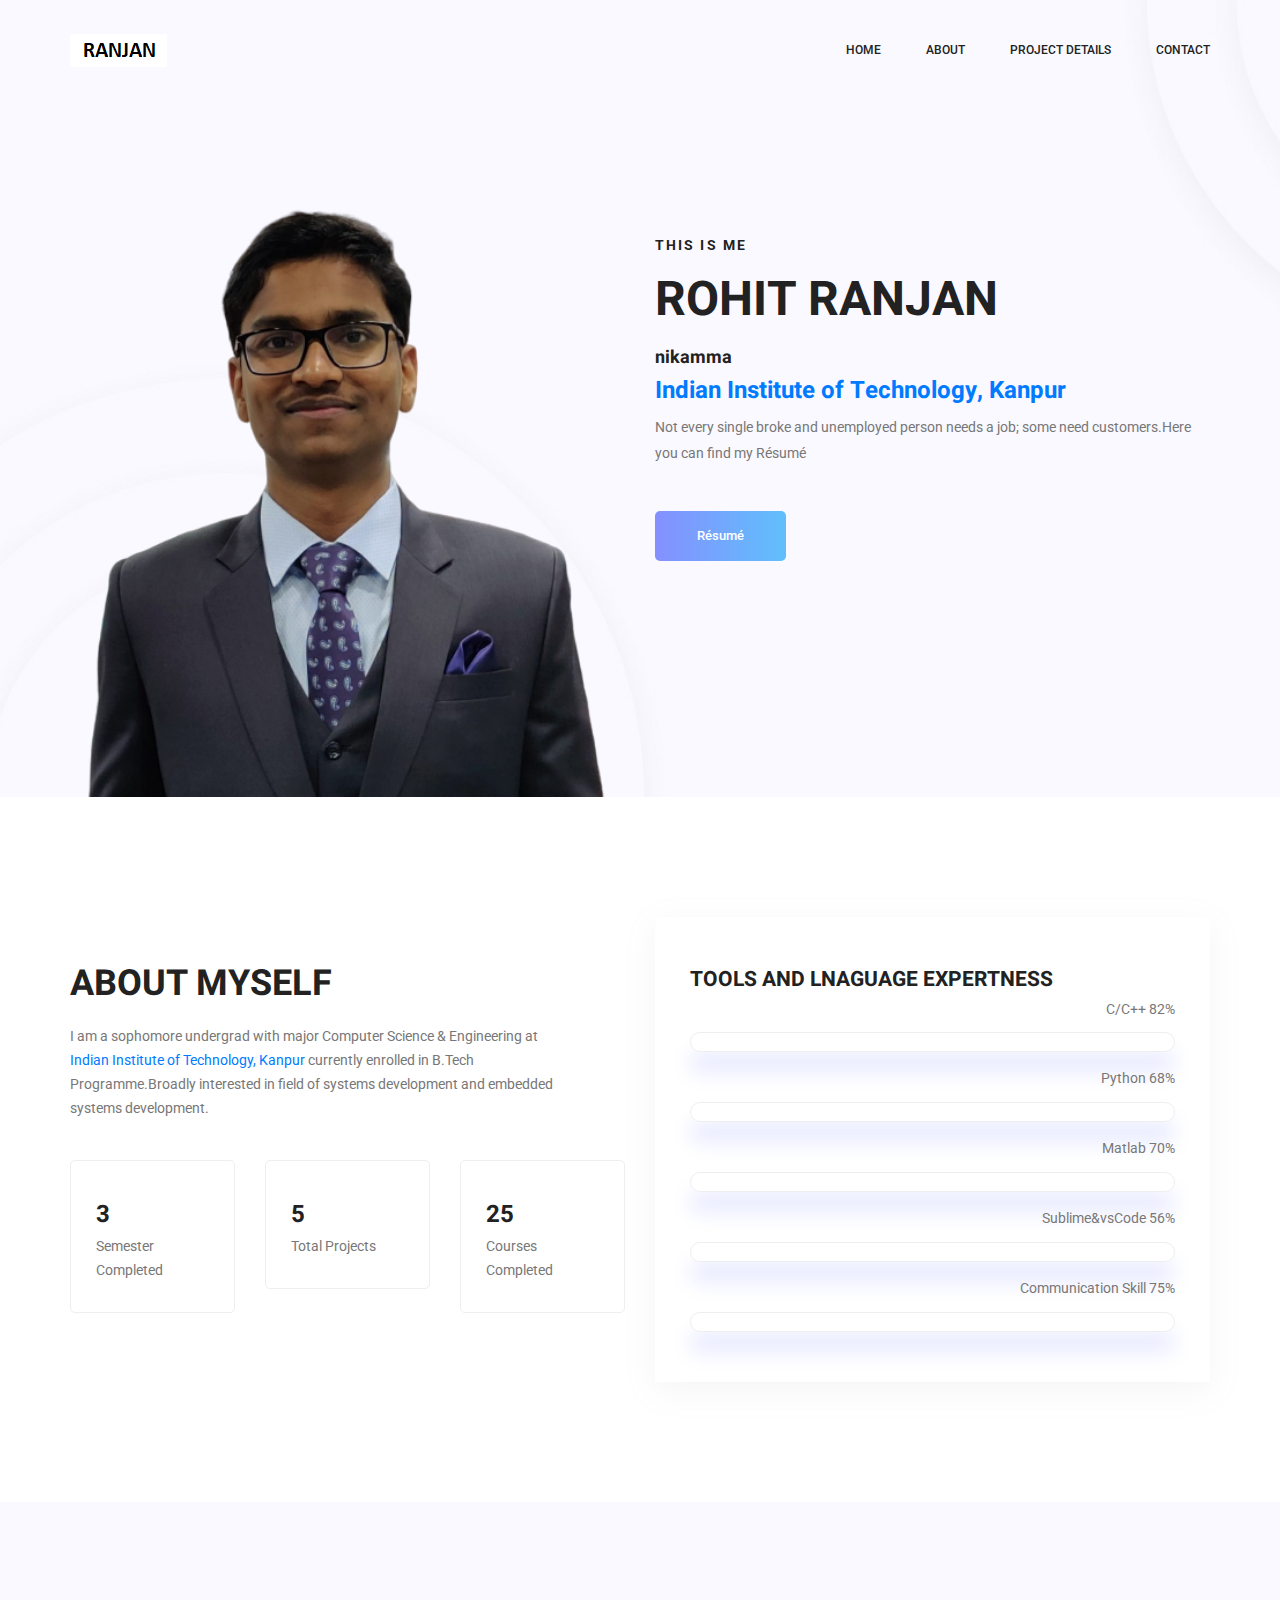
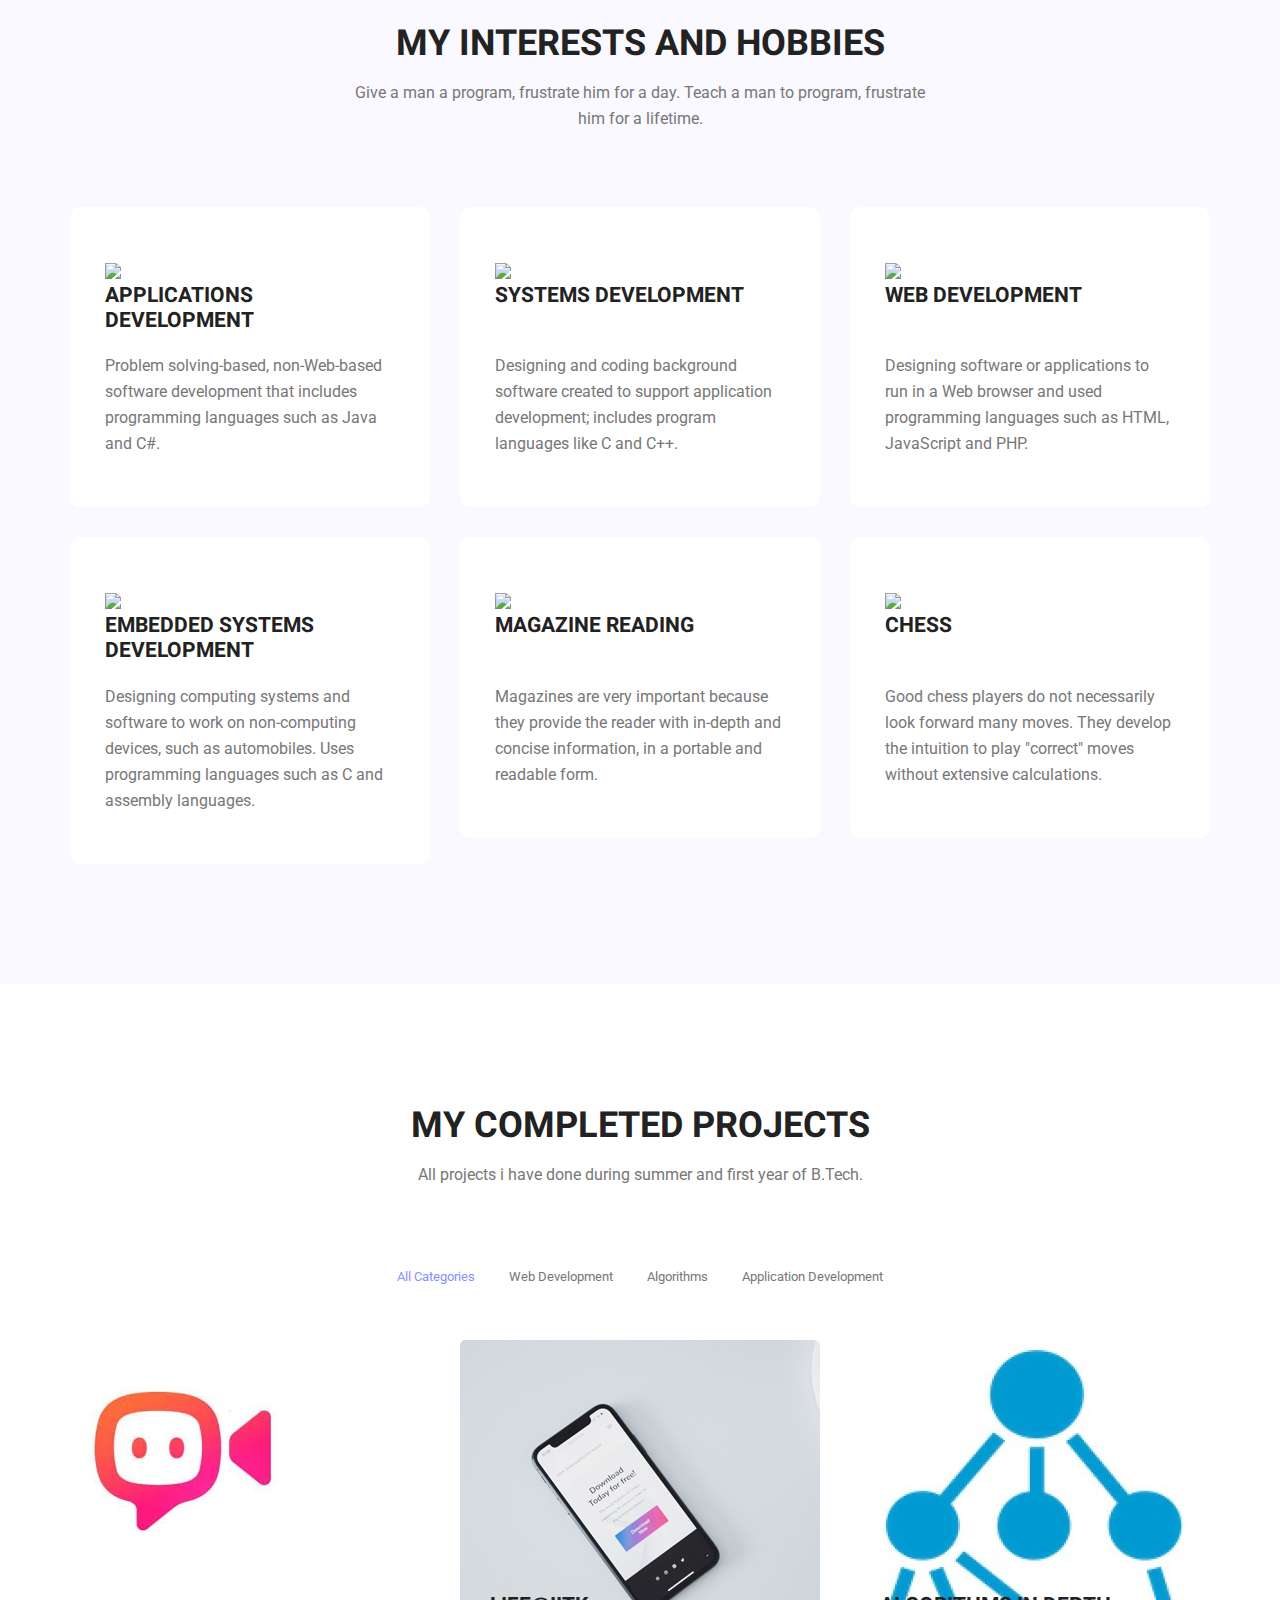
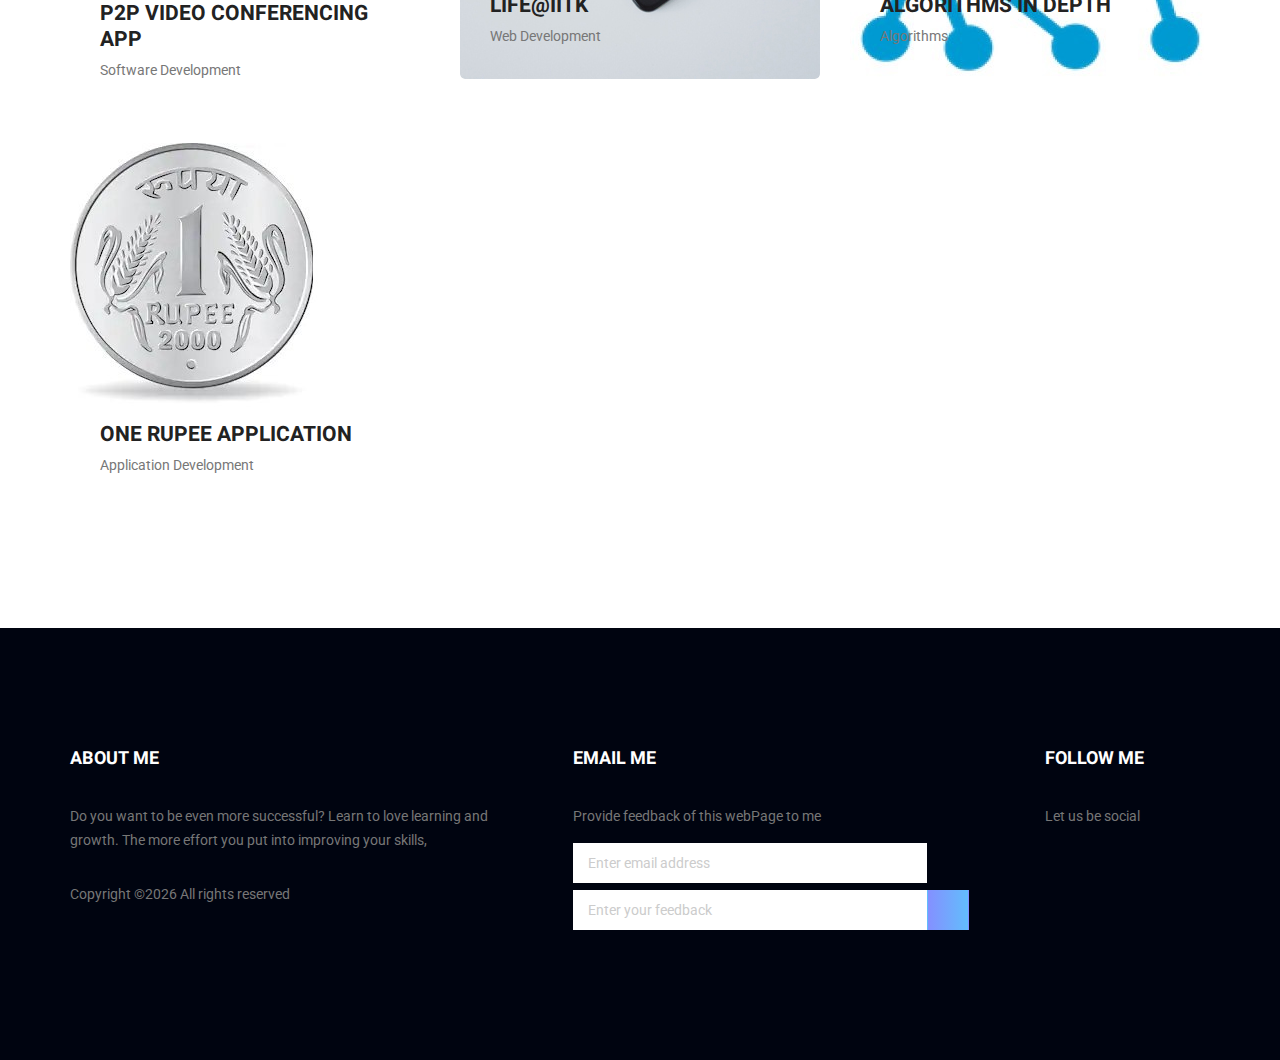
==== commit fe1a0266: "Update index.html" ====
--- a/index.html
+++ b/index.html
@@ -47,7 +47,7 @@
 										<li class="nav-item"><a class="nav-link" href="elements.html">Elements</a></li>
 									</ul>
 								</li>  -->
-								<li class="nav-item"><a class="nav-link" href="portfolio-details.html">Project Details</a></li>
+								<li class="nav-item"><a class="nav-link" href="project-details.html">Project Details</a></li>
 								<!-- <li class="nav-item submenu dropdown">
 									<a href="#" class="nav-link dropdown-toggle" data-toggle="dropdown" role="button" aria-haspopup="true" aria-expanded="false">Blog</a>
 									<ul class="dropdown-menu">
@@ -80,7 +80,7 @@
 							<div class="banner_content">
 								<h5>This is me</h5>
 								<h2>Rohit Ranjan</h2>
-								<h4>A Sophomore undergrad, B.Tech Computer Science & Engineering </h4>
+								<h4>nikamma </h4>
 								<a href="https://www.iitk.ac.in" target="_blank"><h3>Indian Institute of Technology, Kanpur</h3></a>
 								<p>Not every single broke and unemployed person needs a job; some need customers.Here you can find my Résumé</p>
 								<a class="banner_btn" href="img/rohitRESUME1.pdf">Résumé</a>
@@ -244,7 +244,7 @@
 						<div class="projects_item">
 							<img class="img-fluid" src="img/projects/project1.jpg" alt="">
 							<div class="projects_text">
-								<a href="portfolio-details.html"><h4>P2P Video Conferencing App</h4></a>
+								<a href="project-details.html#p1"><h4>P2P Video Conferencing App</h4></a>
 								<p>Software Development</p>
 							</div>
 						</div>
@@ -253,7 +253,7 @@
 						<div class="projects_item">
 							<img class="img-fluid" src="img/projects/projects-2.jpg" alt="">
 							<div class="projects_text">
-								<a href="portfolio-details.html"><h4>Life@iitk</h4></a>
+								<a href="project-details.html#p2"><h4>Life@iitk</h4></a>
 								<p>Web Development</p>
 							</div>
 						</div>
@@ -262,7 +262,7 @@
 						<div class="projects_item">
 							<img class="img-fluid" src="img/projects/project3.jpg" alt="">
 							<div class="projects_text">
-								<a href="portfolio-details.html"><h4>Algorithms in Depth</h4></a>
+								<a href="project-details.html#p3"><h4>Algorithms in Depth</h4></a>
 								<p>Algorithms</p>
 							</div>
 						</div>
@@ -271,7 +271,7 @@
 						<div class="projects_item">
 							<img class="img-fluid" src="img/projects/project4.jpg" alt="">
 							<div class="projects_text">
-								<a href="portfolio-details.html"><h4>One Rupee Application</h4></a>
+								<a href="project-details.html#p4"><h4>One Rupee Application</h4></a>
 								<p>Application Development</p>
 							</div>
 						</div>
@@ -444,7 +444,7 @@
         					<p>Let us be social</p>
         					<ul class="list">
         						<li><a href="https://www.facebook.com/profile.php?id=100026314700763" target="_blank"><i class="fa fa-facebook"></i></a></li>
-        						<li><a href="https://www.twitter.com/" target="_blank"><i class="fa fa-twitter"></i></a></li>
+        						<li><a href="https://www.linkedin.com/in/rohit-ranjan-26b23919b/" target="_blank"><i class="fa fa-linkedin"></i></a></li>
         						<li><a href="https://www.instagram.com/rohitranjan2001/" target="_blank"><i class="fa fa-instagram"></i></a></li>
         						<li><a href="https://wa.me/919680549779/" target="_blank"><i class="fa fa-whatsapp"></i></a></li>
         					</ul>
@@ -479,4 +479,4 @@
         <script src="js/gmaps.min.js"></script>
         <script src="js/theme.js"></script>
     </body>
-</html>+</html>
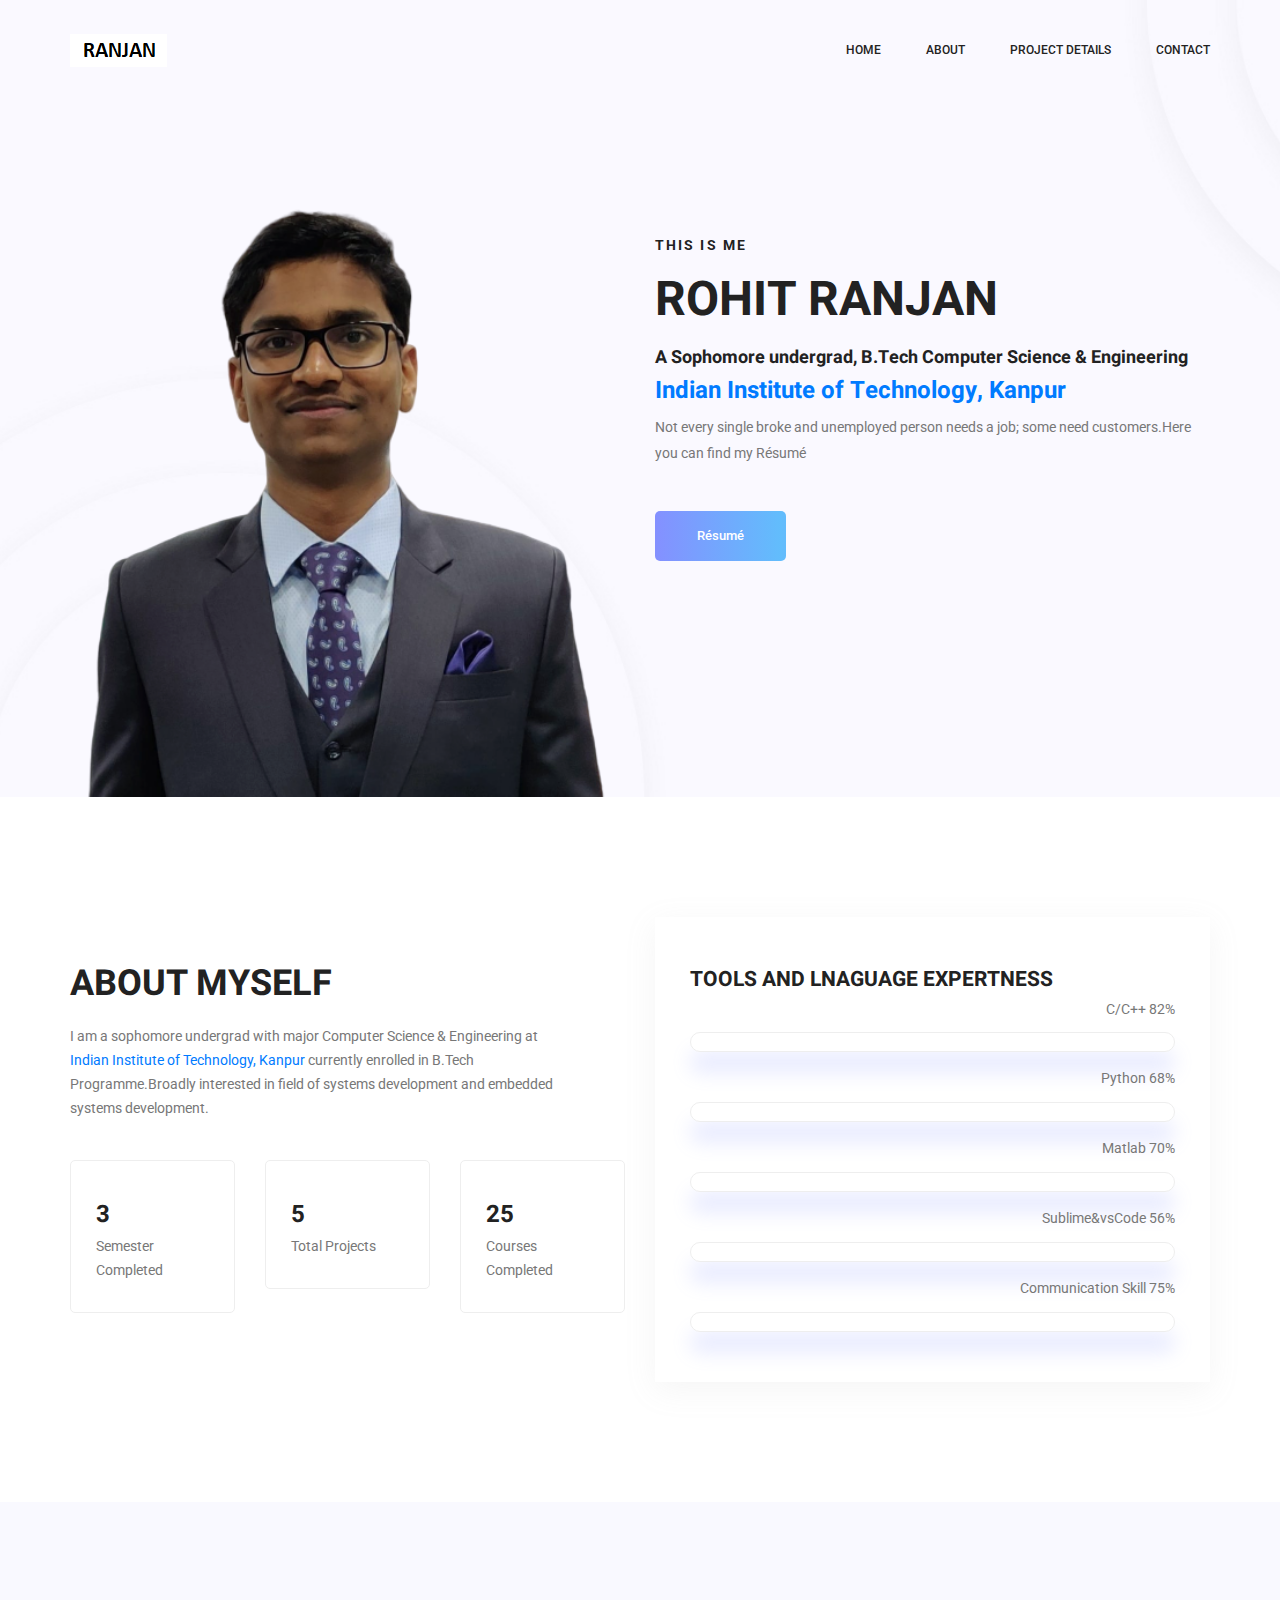
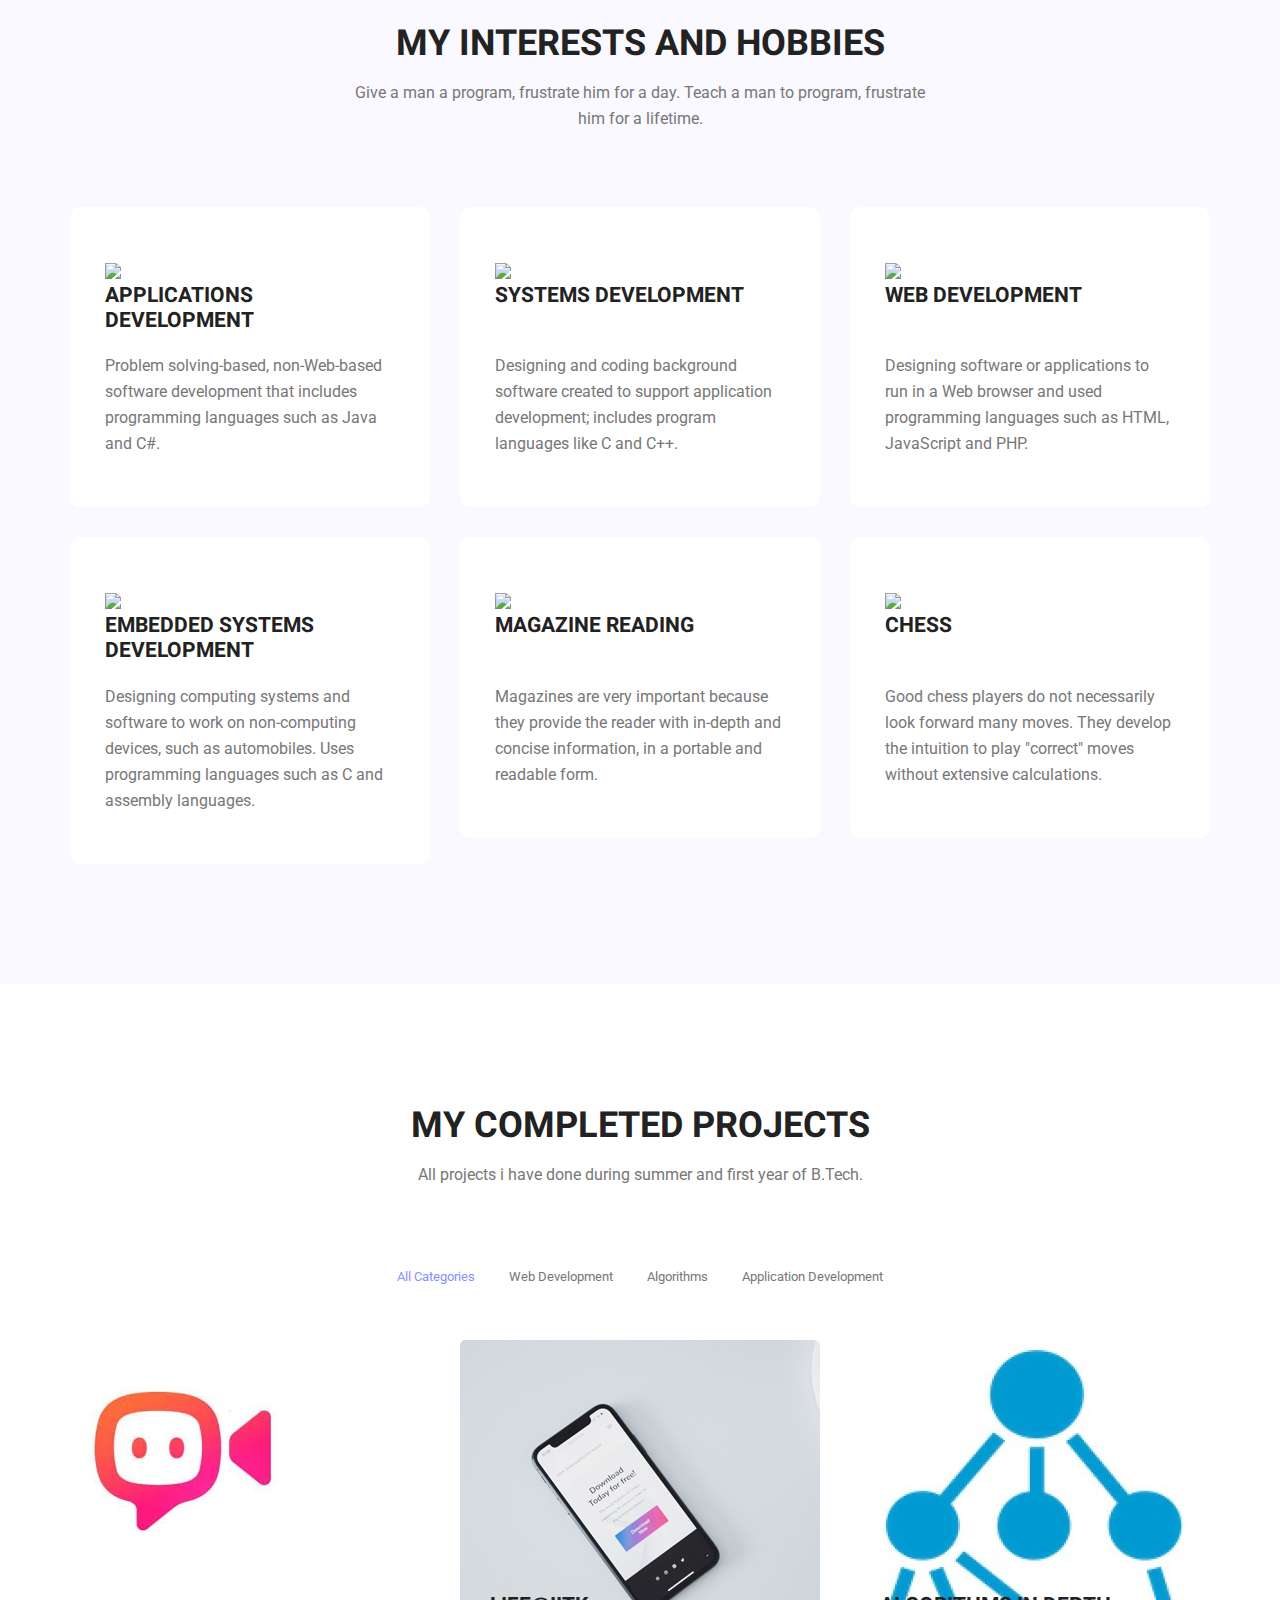
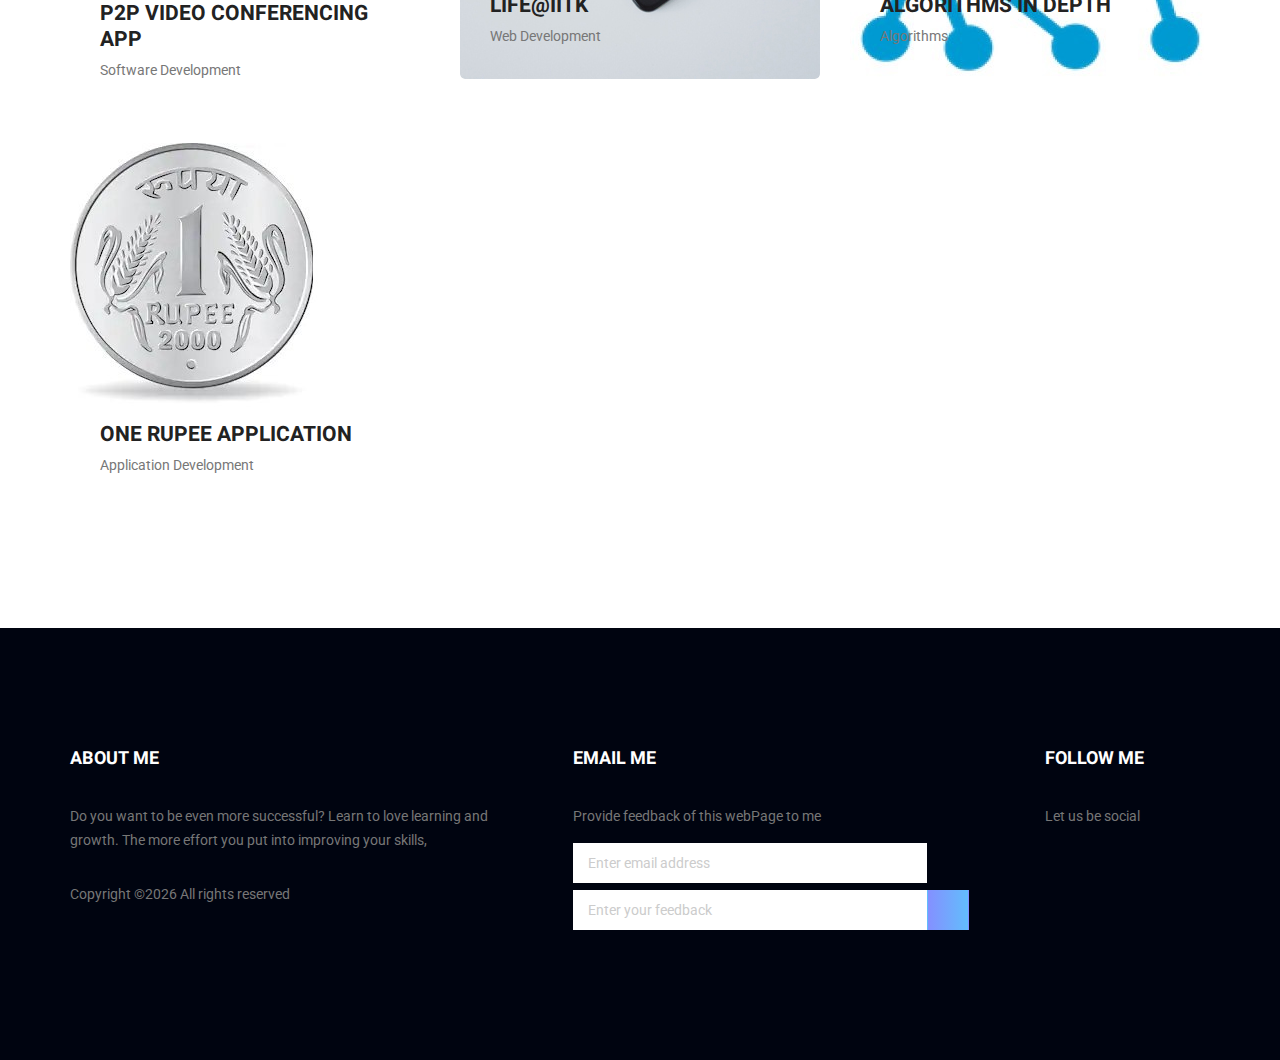
==== commit f7176d81: "Update index.html" ====
--- a/index.html
+++ b/index.html
@@ -80,10 +80,10 @@
 							<div class="banner_content">
 								<h5>This is me</h5>
 								<h2>Rohit Ranjan</h2>
-								<h4>nikamma </h4>
+								<h4>A Sophomore undergrad, B.Tech Computer Science & Engineering </h4>
 								<a href="https://www.iitk.ac.in" target="_blank"><h3>Indian Institute of Technology, Kanpur</h3></a>
 								<p>Not every single broke and unemployed person needs a job; some need customers.Here you can find my Résumé</p>
-								<a class="banner_btn" href="img/rohitRESUME1.pdf">Résumé</a>
+								<a class="banner_btn" href="img/resume.pdf">Résumé</a>
 							</div>
 						</div>
 					</div>
